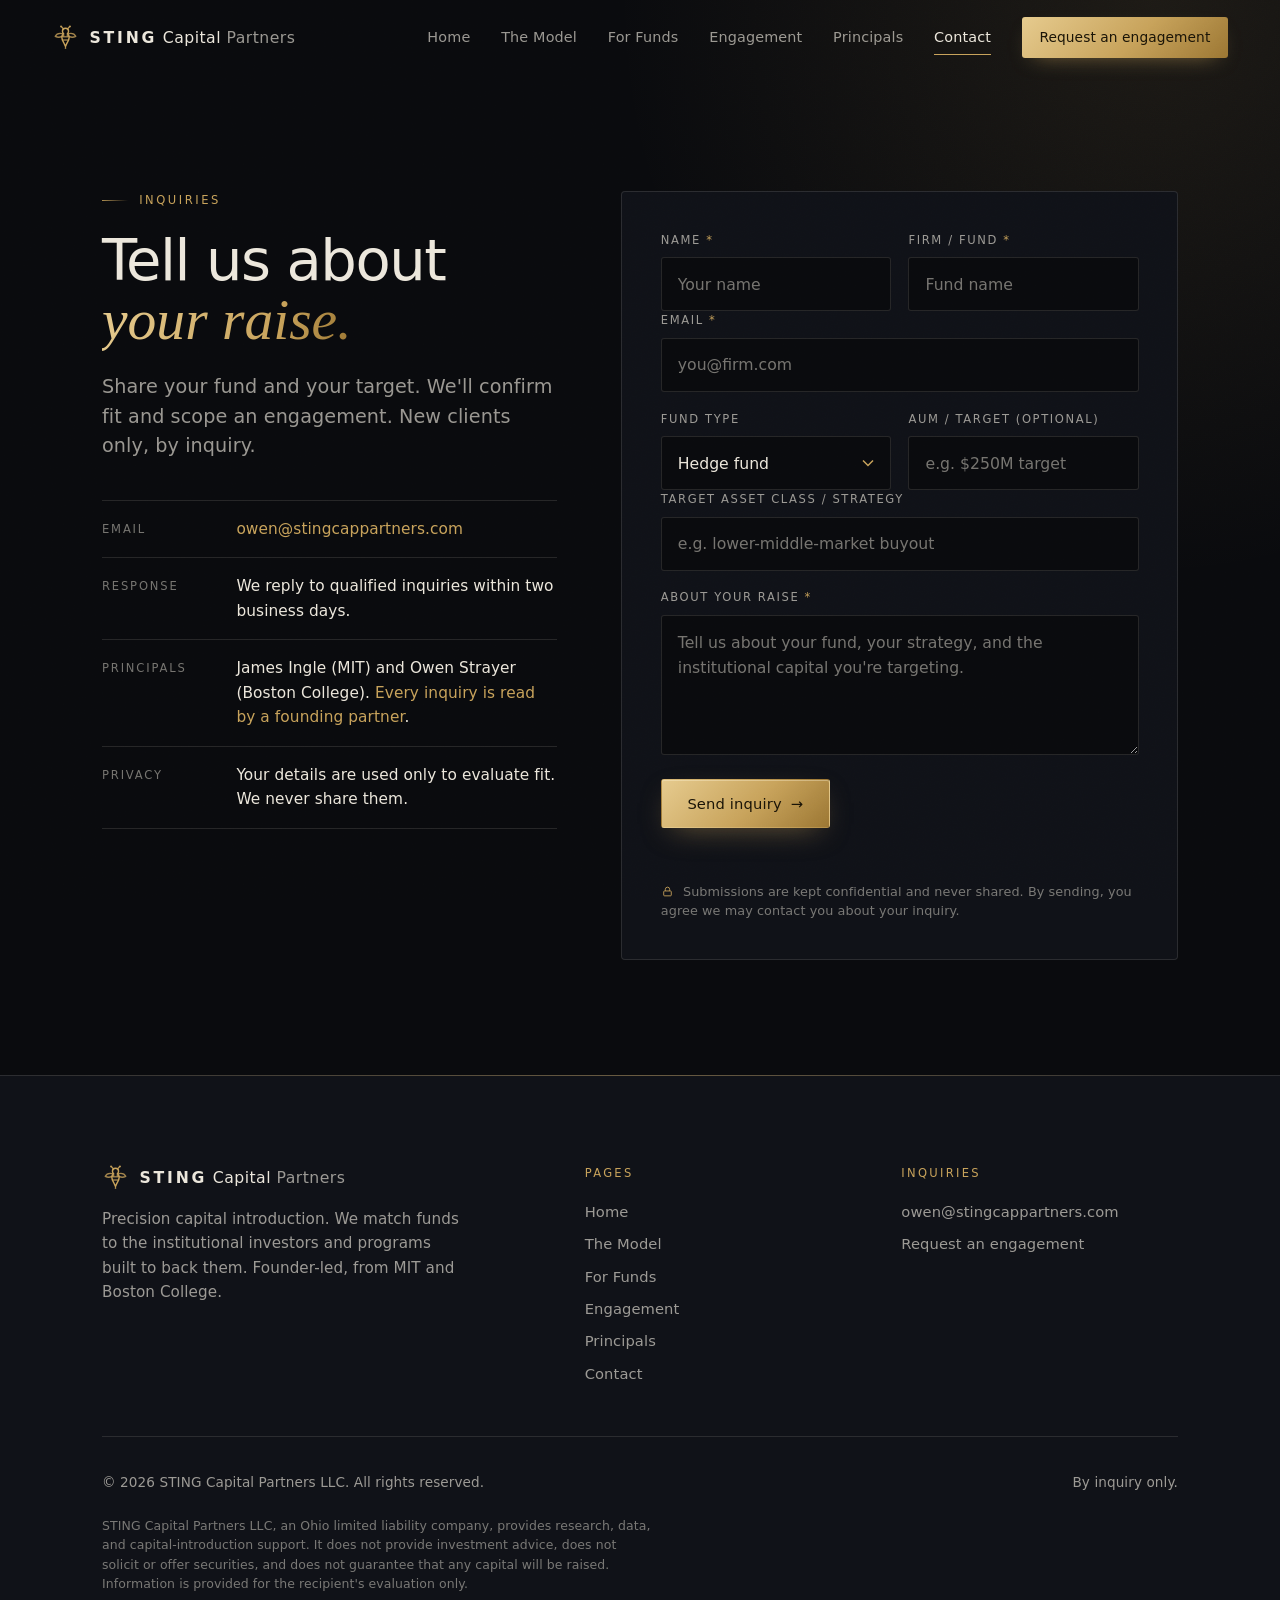
==== contact.html @ 2f973a99 "Initial commit: STING Capital Partners website" ====
<!DOCTYPE html>
<html lang="en">
<head>
<meta charset="UTF-8" />
<meta name="viewport" content="width=device-width, initial-scale=1.0" />
<title>Contact | STING Capital Partners</title>
<meta name="description" content="Tell us about your fund and your target raise. We'll confirm fit and scope an engagement. Submissions are confidential." />
<meta http-equiv="Content-Security-Policy" content="default-src 'self'; script-src 'self'; style-src 'self' 'unsafe-inline' https://fonts.googleapis.com; font-src https://fonts.gstatic.com; img-src 'self' data:; connect-src https://api.web3forms.com; form-action https://api.web3forms.com; base-uri 'none'; object-src 'none'; frame-ancestors 'none'" />
<meta name="referrer" content="strict-origin-when-cross-origin" />
<meta name="theme-color" content="#0a0b0e" />
<link rel="canonical" href="https://stingcapitalpartners.com/contact" />
<meta name="robots" content="index, follow, max-image-preview:large, max-snippet:-1" />
<meta property="og:type" content="website" />
<meta property="og:site_name" content="STING Capital Partners" />
<meta property="og:title" content="Contact — STING Capital Partners" />
<meta property="og:description" content="Tell us about your fund and your target raise. We'll confirm fit and scope an engagement. Submissions are confidential." />
<meta property="og:url" content="https://stingcapitalpartners.com/contact" />
<meta property="og:image" content="https://stingcapitalpartners.com/og-image.png" />
<meta property="og:image:width" content="1200" />
<meta property="og:image:height" content="630" />
<meta name="twitter:card" content="summary_large_image" />
<meta name="twitter:title" content="Contact — STING Capital Partners" />
<meta name="twitter:description" content="Tell us about your fund and your target raise. Every inquiry is read by a founding partner." />
<meta name="twitter:image" content="https://stingcapitalpartners.com/og-image.png" />
<link rel="icon" href="favicon.svg" type="image/svg+xml" />
<link rel="preconnect" href="https://fonts.googleapis.com" />
<link rel="preconnect" href="https://fonts.gstatic.com" crossorigin />
<link href="https://fonts.googleapis.com/css2?family=Newsreader:ital,opsz,wght@0,6..72,400..600;1,6..72,400..600&family=Space+Grotesk:wght@400;500;600&display=swap" rel="stylesheet" />
<link rel="stylesheet" href="styles.css" />
</head>
<body>

<!-- ================= NAV ================= -->
<header class="nav" id="nav">
  <a class="brand" href="index.html" aria-label="STING Capital Partners — home">
    <svg viewBox="0 0 32 32" fill="none" stroke="currentColor" stroke-width="1.7" stroke-linecap="round" stroke-linejoin="round" aria-hidden="true">
      <path d="M13.6 6.2 Q12.2 3.6 10.9 3" opacity="0.85"/>
      <path d="M18.4 6.2 Q19.8 3.6 21.1 3" opacity="0.85"/>
      <circle cx="10.7" cy="2.9" r="1" fill="currentColor" stroke="none"/>
      <circle cx="21.3" cy="2.9" r="1" fill="currentColor" stroke="none"/>
      <path d="M13.9 11.8 C9.2 10.4 5.2 11.8 3.9 14.6 C6.4 15.9 10.8 15.7 14 13.9" opacity="0.8"/>
      <path d="M18.1 11.8 C22.8 10.4 26.8 11.8 28.1 14.6 C25.6 15.9 21.2 15.7 18 13.9" opacity="0.8"/>
      <path d="M16 5.1 c2.4 0 3.6 1.8 3.6 3.5 c0 1.3 -0.7 2.2 -1.2 3 c1.2 1 1.9 2.5 1.9 4.2 c0 2.1 -0.8 3.9 -1.7 5.3 c-0.8 1.2 -1.6 3.1 -2.6 5.7 c-1 -2.6 -1.8 -4.5 -2.6 -5.7 c-0.9 -1.4 -1.7 -3.2 -1.7 -5.3 c0 -1.7 0.7 -3.2 1.9 -4.2 c-0.5 -0.8 -1.2 -1.7 -1.2 -3 c0 -1.7 1.2 -3.5 3.6 -3.5 z"/>
      <path d="M13.3 15.2 H18.7" opacity="0.7"/>
      <path d="M13.6 19 H18.4" opacity="0.7"/>
      <path d="M16 26.4 l1.1 2.2 -1.1 1.1 -1.1 -1.1 z" fill="currentColor" stroke="none" opacity="0.9"/>
    </svg>
    <b><span class="bm">STING</span> Capital <span class="sub">Partners</span></b>
  </a>
  <nav class="nav-links" id="navLinks" aria-label="Primary">
    <a data-page="index.html" href="index.html">Home</a>
    <a data-page="model.html" href="model.html">The Model</a>
    <a data-page="for-funds.html" href="for-funds.html">For Funds</a>
    <a data-page="engagement.html" href="engagement.html">Engagement</a>
    <a data-page="principals.html" href="principals.html">Principals</a>
    <a data-page="contact.html" href="contact.html">Contact</a>
    <a class="nav-cta" href="contact.html">Request an engagement</a>
  </nav>
  <button class="nav-toggle" id="navToggle" aria-label="Open menu" aria-expanded="false" aria-controls="navLinks">
    <span></span><span></span>
  </button>
</header>

<main>

<!-- ================= CONTACT ================= -->
<section class="contact-section">
  <div class="wrap">
    <div class="contact-grid">

      <div class="contact-info reveal">
        <p class="eyebrow">Inquiries</p>
        <h1>Tell us about <em class="it">your raise.</em></h1>
        <p class="lead">Share your fund and your target. We'll confirm fit and scope an engagement. New clients only, by inquiry.</p>
        <div class="info-list">
          <div class="info-row">
            <div class="k">Email</div>
            <!-- contact email -->
            <div class="v"><a href="mailto:owen@stingcappartners.com">owen@stingcappartners.com</a></div>
          </div>
          <div class="info-row">
            <div class="k">Response</div>
            <div class="v">We reply to qualified inquiries within two business days.</div>
          </div>
          <div class="info-row">
            <div class="k">Principals</div>
            <div class="v">James Ingle (MIT) and Owen Strayer (Boston College). <a href="principals.html">Every inquiry is read by a founding partner</a>.</div>
          </div>
          <div class="info-row">
            <div class="k">Privacy</div>
            <div class="v">Your details are used only to evaluate fit. We never share them.</div>
          </div>
        </div>
      </div>

      <div class="reveal d1">
        <form id="contactForm" class="form" novalidate>
          <!-- Web3Forms — replace the placeholder key to go live. Inquiries deliver to the email set in your Web3Forms account. -->
          <input type="hidden" name="access_key" value="7f0f4fa1-c07a-4fb1-91a2-f0a1167fa19e" />
          <input type="hidden" name="subject" value="New inquiry — STING Capital Partners" />
          <input type="hidden" name="from_name" value="STING Capital Partners website" />
          <!-- honeypot: hidden from humans, catches bots -->
          <input type="checkbox" name="botcheck" tabindex="-1" autocomplete="off" style="position:absolute;left:-9999px;" aria-hidden="true" />

          <div class="row2">
            <div class="field">
              <label for="name">Name <span class="req">*</span></label>
              <input class="input" id="name" name="name" type="text" autocomplete="name" placeholder="Your name" required />
            </div>
            <div class="field">
              <label for="firm">Firm / fund <span class="req">*</span></label>
              <input class="input" id="firm" name="firm" type="text" autocomplete="organization" placeholder="Fund name" required />
            </div>
          </div>

          <div class="field">
            <label for="email">Email <span class="req">*</span></label>
            <input class="input" id="email" name="email" type="email" autocomplete="email" placeholder="you@firm.com" required />
          </div>

          <div class="row2">
            <div class="field">
              <label for="ftype">Fund type</label>
              <select class="select" id="ftype" name="fund_type">
                <option>Hedge fund</option>
                <option>Private equity</option>
                <option>Venture capital</option>
                <option>Private credit</option>
                <option>Real assets</option>
                <option>Other</option>
              </select>
            </div>
            <div class="field">
              <label for="aum">AUM / target (optional)</label>
              <input class="input" id="aum" name="aum" type="text" placeholder="e.g. $250M target" />
            </div>
          </div>

          <div class="field">
            <label for="asset">Target asset class / strategy</label>
            <input class="input" id="asset" name="asset_class" type="text" placeholder="e.g. lower-middle-market buyout" />
          </div>

          <div class="field">
            <label for="message">About your raise <span class="req">*</span></label>
            <textarea class="textarea" id="message" name="message" placeholder="Tell us about your fund, your strategy, and the institutional capital you're targeting." required></textarea>
          </div>

          <button class="btn btn--solid" type="submit">Send inquiry <span class="ar">→</span></button>
          <p class="form-status" id="formStatus" role="status" aria-live="polite"></p>
          <p class="consent">
            <svg viewBox="0 0 24 24" fill="none" stroke="currentColor" stroke-width="1.6" aria-hidden="true"><rect x="5" y="11" width="14" height="9" rx="1.5"/><path d="M8 11V8a4 4 0 0 1 8 0v3"/></svg>
            Submissions are kept confidential and never shared. By sending, you agree we may contact you about your inquiry.
          </p>
        </form>
      </div>

    </div>
  </div>
</section>

</main>

<!-- ================= FOOTER ================= -->
<footer class="footer">
  <div class="wrap">
    <div class="footer-top">
      <div>
        <div class="brand">
          <svg viewBox="0 0 32 32" fill="none" stroke="currentColor" stroke-width="1.7" stroke-linecap="round" stroke-linejoin="round" aria-hidden="true">
            <path d="M13.6 6.2 Q12.2 3.6 10.9 3" opacity="0.85"/>
            <path d="M18.4 6.2 Q19.8 3.6 21.1 3" opacity="0.85"/>
            <circle cx="10.7" cy="2.9" r="1" fill="currentColor" stroke="none"/>
            <circle cx="21.3" cy="2.9" r="1" fill="currentColor" stroke="none"/>
            <path d="M13.9 11.8 C9.2 10.4 5.2 11.8 3.9 14.6 C6.4 15.9 10.8 15.7 14 13.9" opacity="0.8"/>
            <path d="M18.1 11.8 C22.8 10.4 26.8 11.8 28.1 14.6 C25.6 15.9 21.2 15.7 18 13.9" opacity="0.8"/>
            <path d="M16 5.1 c2.4 0 3.6 1.8 3.6 3.5 c0 1.3 -0.7 2.2 -1.2 3 c1.2 1 1.9 2.5 1.9 4.2 c0 2.1 -0.8 3.9 -1.7 5.3 c-0.8 1.2 -1.6 3.1 -2.6 5.7 c-1 -2.6 -1.8 -4.5 -2.6 -5.7 c-0.9 -1.4 -1.7 -3.2 -1.7 -5.3 c0 -1.7 0.7 -3.2 1.9 -4.2 c-0.5 -0.8 -1.2 -1.7 -1.2 -3 c0 -1.7 1.2 -3.5 3.6 -3.5 z"/>
            <path d="M13.3 15.2 H18.7" opacity="0.7"/>
            <path d="M13.6 19 H18.4" opacity="0.7"/>
            <path d="M16 26.4 l1.1 2.2 -1.1 1.1 -1.1 -1.1 z" fill="currentColor" stroke="none" opacity="0.9"/>
          </svg>
          <b><span class="bm">STING</span> Capital <span class="sub">Partners</span></b>
        </div>
        <p class="footer-blurb">Precision capital introduction. We match funds to the institutional investors and programs built to back them. Founder-led, from MIT and Boston College.</p>
      </div>
      <div class="footer-col">
        <h4>Pages</h4>
        <a href="index.html">Home</a>
        <a href="model.html">The Model</a>
        <a href="for-funds.html">For Funds</a>
        <a href="engagement.html">Engagement</a>
        <a href="principals.html">Principals</a>
        <a href="contact.html">Contact</a>
      </div>
      <div class="footer-col">
        <h4>Inquiries</h4>
        <!-- contact email -->
        <a href="mailto:owen@stingcappartners.com">owen@stingcappartners.com</a>
        <a href="contact.html">Request an engagement</a>
      </div>
    </div>
    <div class="footer-bot">
      <span class="copy">© <span id="year">2026</span> STING Capital Partners LLC. All rights reserved.</span>
      <span class="copy">By inquiry only.</span>
    </div>
    <p class="disclaimer">STING Capital Partners LLC, an Ohio limited liability company, provides research, data, and capital-introduction support. It does not provide investment advice, does not solicit or offer securities, and does not guarantee that any capital will be raised. Information is provided for the recipient's evaluation only.</p>
  </div>
</footer>

<script src="main.js"></script>
</body>
</html>
---- styles.css ----
/* =========================================================================
   STING Capital Partners — shared design system
   Dark, restrained, institutional. Amber-gold rationed to accents only.
   Facelift: layered depth, gold gradients, fine grain, quiet motion.
   ========================================================================= */

:root {
  /* palette */
  --ink:        #0a0b0e;
  --ink-2:      #101218;
  --ink-3:      #161922;
  --ink-4:      #1c2029;
  --bone:       #ece7dc;
  --bone-dim:   rgba(236, 231, 220, 0.64);
  --bone-faint: rgba(236, 231, 220, 0.48);
  --amber:      #c8a35b;
  --amber-lit:  #e6cb8e;
  --amber-deep: #9c7733;
  --line:       rgba(236, 231, 220, 0.12);
  --line-2:     rgba(236, 231, 220, 0.20);
  --gold-grad:  linear-gradient(135deg, var(--amber-lit), var(--amber) 55%, var(--amber-deep));

  /* type */
  --sans: "Space Grotesk", system-ui, -apple-system, Segoe UI, sans-serif;
  --serif: "Newsreader", Georgia, "Times New Roman", serif;

  /* metrics */
  --wrap: 1180px;
  --nav-h: 76px;
  --ease: cubic-bezier(0.22, 0.61, 0.36, 1);
}

* { box-sizing: border-box; }

html { -webkit-text-size-adjust: 100%; scroll-behavior: smooth; }

body {
  margin: 0;
  background: var(--ink);
  color: var(--bone);
  font-family: var(--sans);
  font-weight: 400;
  font-size: 17px;
  line-height: 1.6;
  letter-spacing: 0.005em;
  -webkit-font-smoothing: antialiased;
  text-rendering: optimizeLegibility;
  overflow-x: hidden;
}

/* fine film grain over the whole page — adds depth without noise in text */
body::after {
  content: "";
  position: fixed;
  inset: 0;
  z-index: 200;
  pointer-events: none;
  opacity: 0.04;
  mix-blend-mode: soft-light;
  background-image: url("data:image/svg+xml,%3Csvg xmlns='http://www.w3.org/2000/svg' width='180' height='180'%3E%3Cfilter id='n'%3E%3CfeTurbulence type='fractalNoise' baseFrequency='0.82' numOctaves='2' stitchTiles='stitch'/%3E%3C/filter%3E%3Crect width='100%25' height='100%25' filter='url(%23n)'/%3E%3C/svg%3E");
}

::selection { background: rgba(200, 163, 91, 0.28); color: var(--bone); }

/* ---- type ---- */
h1, h2, h3 {
  font-family: var(--sans);
  font-weight: 500;
  line-height: 1.05;
  letter-spacing: -0.02em;
  margin: 0;
  text-wrap: balance;
}
h2 { font-size: clamp(1.9rem, 3.6vw, 3rem); }
h3 { font-size: 1.15rem; letter-spacing: -0.01em; }
p  { margin: 0; }

em.it, .serif {
  font-family: var(--serif);
  font-style: italic;
  font-weight: 400;
  color: var(--amber);
  letter-spacing: 0;
}
/* gold-gradient ink on the editorial accent words */
em.it {
  background: linear-gradient(100deg, var(--amber-lit), var(--amber) 70%, var(--amber-deep));
  -webkit-background-clip: text;
  background-clip: text;
  -webkit-text-fill-color: transparent;
  color: transparent;
}

a { color: inherit; text-decoration: none; }

.eyebrow {
  font-size: 0.72rem;
  font-weight: 500;
  letter-spacing: 0.22em;
  text-transform: uppercase;
  color: var(--amber);
  margin: 0 0 1.4rem;
  display: flex;
  align-items: center;
  gap: 0.7rem;
}
.eyebrow::before {
  content: "";
  width: 26px;
  height: 1px;
  background: linear-gradient(90deg, var(--amber), transparent);
  opacity: 0.85;
}
.eyebrow.has-dot::before { display: none; }

.lead {
  color: var(--bone-dim);
  font-size: clamp(1.05rem, 1.5vw, 1.28rem);
  line-height: 1.55;
  max-width: 50ch;
}

/* ---- layout ---- */
.wrap {
  width: 100%;
  max-width: var(--wrap);
  margin-inline: auto;
  padding-inline: clamp(20px, 5vw, 52px);
}

.section {
  position: relative;
  padding-block: clamp(72px, 11vw, 144px);
  border-top: 1px solid var(--line);
}
.section--ink2 { background: var(--ink-2); }
.section--flush { border-top: 0; }
/* hairline gold tick centered on every section seam */
.section::before {
  content: "";
  position: absolute;
  top: -1px;
  left: 0;
  width: 64px;
  height: 1px;
  background: linear-gradient(90deg, var(--amber), transparent);
  opacity: 0.5;
}

.measure { max-width: 62ch; }

/* ---- buttons ---- */
.btn {
  position: relative;
  display: inline-flex;
  align-items: center;
  gap: 0.6em;
  font-family: var(--sans);
  font-size: 0.92rem;
  font-weight: 500;
  letter-spacing: 0.01em;
  padding: 0.95rem 1.6rem;
  border-radius: 3px;
  border: 1px solid transparent;
  cursor: pointer;
  overflow: hidden;
  transition: background 0.25s var(--ease), color 0.25s var(--ease),
              border-color 0.25s var(--ease), transform 0.25s var(--ease),
              box-shadow 0.25s var(--ease);
}
.btn .ar { transition: transform 0.25s var(--ease); position: relative; z-index: 1; }
.btn:hover .ar { transform: translateX(4px); }

.btn--solid {
  background: var(--gold-grad);
  color: #1a1407;
  border-color: transparent;
  box-shadow: 0 1px 0 rgba(255, 245, 220, 0.35) inset,
              0 10px 30px -12px rgba(200, 163, 91, 0.55);
}
.btn--solid > * { position: relative; z-index: 1; }
.btn--solid::after {
  content: "";
  position: absolute;
  inset: 0;
  background: linear-gradient(120deg, transparent 25%, rgba(255, 255, 255, 0.5) 50%, transparent 75%);
  transform: translateX(-130%);
  transition: transform 0.7s var(--ease);
}
.btn--solid:hover {
  transform: translateY(-1px);
  box-shadow: 0 1px 0 rgba(255, 245, 220, 0.45) inset,
              0 16px 38px -14px rgba(200, 163, 91, 0.7);
}
.btn--solid:hover::after { transform: translateX(130%); }

.btn--ghost { background: transparent; color: var(--bone); border-color: var(--line-2); }
.btn--ghost:hover { border-color: var(--amber); color: var(--amber-lit); }

/* ---- nav ---- */
.nav {
  position: fixed;
  inset: 0 0 auto 0;
  z-index: 50;
  height: var(--nav-h);
  display: flex;
  align-items: center;
  justify-content: space-between;
  padding-inline: clamp(20px, 5vw, 52px);
  transition: background 0.4s var(--ease), border-color 0.4s var(--ease),
              backdrop-filter 0.4s var(--ease);
  border-bottom: 1px solid transparent;
}
.nav.solid {
  background: rgba(10, 11, 14, 0.78);
  backdrop-filter: blur(16px) saturate(125%);
  -webkit-backdrop-filter: blur(16px) saturate(125%);
  border-bottom-color: var(--line);
}
/* thin gold gradient hairline under the solid nav */
.nav.solid::after {
  content: "";
  position: absolute;
  left: 0;
  right: 0;
  bottom: -1px;
  height: 1px;
  background: linear-gradient(90deg, transparent, rgba(200, 163, 91, 0.55), transparent);
}

.brand { display: inline-flex; align-items: center; gap: 0.65rem; }
.brand svg { width: 27px; height: 27px; color: var(--amber); flex: none; transition: transform 0.4s var(--ease); }
.brand:hover svg { transform: rotate(-8deg); }
.brand b {
  font-weight: 500;
  font-size: 0.98rem;
  letter-spacing: 0.03em;
  white-space: nowrap;
}
.brand .bm { font-weight: 600; letter-spacing: 0.18em; color: var(--bone); }
.brand .sub { color: var(--bone-dim); }

.nav-links { display: flex; align-items: center; gap: clamp(1rem, 2.4vw, 2.1rem); }
.nav-links a[data-page] {
  position: relative;
  font-size: 0.9rem;
  color: var(--bone-dim);
  letter-spacing: 0.01em;
  transition: color 0.2s var(--ease);
}
.nav-links a[data-page]:hover { color: var(--bone); }
.nav-links a[data-page]::after {
  content: "";
  position: absolute;
  left: 0;
  right: 100%;
  bottom: -6px;
  height: 1px;
  background: var(--amber);
  transition: right 0.28s var(--ease);
}
.nav-links a[data-page]:hover::after { right: 0; }
.nav-links a[aria-current="page"] { color: var(--bone); }
.nav-links a[aria-current="page"]::after { right: 0; }
.nav-cta {
  font-size: 0.86rem;
  font-weight: 500;
  color: #1a1407 !important;
  background: var(--gold-grad);
  padding: 0.58rem 1.1rem;
  border-radius: 3px;
  box-shadow: 0 8px 22px -12px rgba(200, 163, 91, 0.7);
  transition: transform 0.2s var(--ease), box-shadow 0.2s var(--ease);
}
.nav-cta::after { display: none; }
.nav-cta:hover { transform: translateY(-1px); box-shadow: 0 12px 26px -12px rgba(200, 163, 91, 0.85); }

.nav-toggle {
  display: none;
  flex-direction: column;
  gap: 5px;
  width: 42px;
  height: 42px;
  align-items: center;
  justify-content: center;
  background: none;
  border: 1px solid var(--line-2);
  border-radius: 3px;
  cursor: pointer;
}
.nav-toggle span { width: 18px; height: 1.5px; background: var(--bone); transition: 0.25s var(--ease); }

/* ---- hero ---- */
.hero {
  position: relative;
  min-height: 100vh;
  min-height: 100dvh;
  display: flex;
  align-items: center;
  overflow: hidden;
  padding-top: calc(var(--nav-h) + clamp(20px, 4vw, 56px));
  padding-bottom: clamp(48px, 7vw, 96px);
  border-bottom: 1px solid var(--line);
}
.hero-glow {
  position: absolute;
  inset: 0;
  background:
    radial-gradient(120% 95% at 80% 36%, rgba(200, 163, 91, 0.16), transparent 58%),
    radial-gradient(80% 60% at 10% 6%, rgba(236, 231, 220, 0.05), transparent 55%),
    radial-gradient(140% 120% at 50% 120%, rgba(0, 0, 0, 0.6), transparent 60%);
  z-index: 0;
  pointer-events: none;
}
/* faint grid wash, very low contrast, anchors the negative space */
.hero::before {
  content: "";
  position: absolute;
  inset: 0;
  z-index: 0;
  pointer-events: none;
  opacity: 0.5;
  background-image:
    linear-gradient(to right, rgba(236, 231, 220, 0.035) 1px, transparent 1px),
    linear-gradient(to bottom, rgba(236, 231, 220, 0.035) 1px, transparent 1px);
  background-size: 64px 64px;
  -webkit-mask-image: radial-gradient(120% 90% at 70% 40%, #000 30%, transparent 75%);
  mask-image: radial-gradient(120% 90% at 70% 40%, #000 30%, transparent 75%);
}
.hero-hornet {
  position: absolute;
  right: clamp(-160px, -8vw, -40px);
  top: 50%;
  transform: translateY(-56%);
  width: min(70vw, 820px);
  height: auto;
  opacity: 0.1;
  overflow: visible;
  z-index: 1;
  pointer-events: none;
  filter: drop-shadow(0 0 36px rgba(200, 163, 91, 0.12));
  animation: hornet-drift 16s ease-in-out infinite;
}
@keyframes hornet-drift {
  0%, 100% { transform: translateY(-56%) translateX(0) rotate(0deg); }
  50%      { transform: translateY(-58.5%) translateX(-8px) rotate(-1.4deg); }
}
.hornet-wing { transform-box: fill-box; transform-origin: 60% 60%; animation: wing-flutter 5.5s ease-in-out infinite; }
@keyframes wing-flutter {
  0%, 100% { transform: rotate(0deg); }
  50%      { transform: rotate(-2.4deg); }
}
.hero-inner { position: relative; z-index: 2; max-width: none; }
.hero-title {
  font-size: clamp(2.7rem, 7.4vw, 5.6rem);
  line-height: 1.0;
  letter-spacing: -0.025em;
  font-weight: 500;
}
.hero .eyebrow {
  font-size: 0.86rem;
  letter-spacing: 0.24em;
  margin-bottom: 1.7rem;
}
.hero .eyebrow .dot { width: 8px; height: 8px; }
.hero-brand {
  position: relative;
  z-index: 0;
  margin: 0;
  line-height: 1.04;
  letter-spacing: -0.01em;
  text-wrap: balance;
}
.hero-brand::before {
  content: "";
  position: absolute;
  z-index: -1;
  left: -4%;
  top: 50%;
  width: min(560px, 66%);
  height: 240%;
  transform: translateY(-50%);
  background: radial-gradient(closest-side, rgba(200, 163, 91, 0.22), transparent 72%);
  pointer-events: none;
}
.hb-mark {
  font-weight: 600;
  font-size: clamp(3rem, 8.5vw, 8rem);
  letter-spacing: 0.04em;
  color: var(--amber-lit);
}
@supports ((-webkit-background-clip: text) or (background-clip: text)) {
  .hb-mark {
    background: linear-gradient(118deg, var(--amber-lit), var(--amber) 52%, var(--amber-deep));
    -webkit-background-clip: text;
    background-clip: text;
    -webkit-text-fill-color: transparent;
    color: transparent;
  }
}
.hb-sub {
  font-size: clamp(1.25rem, 2.4vw, 2rem);
  font-weight: 500;
  letter-spacing: 0.14em;
  text-transform: uppercase;
  color: var(--bone-dim);
  margin-left: 0.35em;
  white-space: nowrap;
}
.hero .lead { margin-top: 1.9rem; max-width: 46ch; }
.hero-actions { display: flex; gap: 14px; flex-wrap: wrap; margin-top: 2.6rem; align-items: center; }

/* live "by inquiry" indicator inside the eyebrow */
.eyebrow .dot {
  width: 7px;
  height: 7px;
  border-radius: 50%;
  background: var(--amber-lit);
  box-shadow: 0 0 0 0 rgba(230, 203, 142, 0.6);
  animation: pulse 2.6s ease-out infinite;
}
.eyebrow .dot + span { letter-spacing: 0.22em; }
@keyframes pulse {
  0%   { box-shadow: 0 0 0 0 rgba(230, 203, 142, 0.55); }
  70%  { box-shadow: 0 0 0 7px rgba(230, 203, 142, 0); }
  100% { box-shadow: 0 0 0 0 rgba(230, 203, 142, 0); }
}

.scrollcue {
  position: absolute;
  left: clamp(20px, 5vw, 52px);
  bottom: 26px;
  z-index: 2;
  font-size: 0.72rem;
  letter-spacing: 0.2em;
  text-transform: uppercase;
  color: var(--bone-faint);
  display: flex;
  align-items: center;
  gap: 0.6rem;
}
.scrollcue span {
  width: 40px;
  height: 1px;
  background: linear-gradient(90deg, var(--bone-faint), transparent);
  overflow: hidden;
  position: relative;
}
.scrollcue span::after {
  content: "";
  position: absolute;
  inset: 0;
  width: 14px;
  background: var(--amber);
  animation: cue 2.4s var(--ease) infinite;
}
@keyframes cue {
  0% { transform: translateX(-16px); opacity: 0; }
  40% { opacity: 1; }
  100% { transform: translateX(40px); opacity: 0; }
}

@media (max-width: 680px) {
  .hero-hornet { width: 130vw; right: -34vw; opacity: 0.07; }
}

/* ---- assurances strip ---- */
.assure {
  border-top: 1px solid var(--line);
  border-bottom: 1px solid var(--line);
  background: var(--ink-2);
}
.assure-row {
  display: flex;
  flex-wrap: wrap;
  gap: clamp(1.2rem, 4vw, 3rem);
  padding-block: clamp(1.4rem, 2.6vw, 2rem);
  justify-content: space-between;
}
.assure-item {
  display: flex;
  align-items: center;
  gap: 0.85rem;
  flex: 1 1 220px;
}
.assure-item svg { width: 22px; height: 22px; color: var(--amber); flex: none; }
.assure-item b { display: block; font-weight: 500; font-size: 0.98rem; letter-spacing: -0.01em; }
.assure-item span { color: var(--bone-dim); font-size: 0.82rem; }

/* ---- section heads ---- */
.sec-head { max-width: 64ch; margin-bottom: clamp(2.4rem, 5vw, 4rem); }
.sec-head h2 { margin-bottom: 0; }
.sec-head .lead { margin-top: 1.3rem; }
.sec-head--row {
  max-width: none;
  display: flex;
  justify-content: space-between;
  align-items: flex-end;
  gap: 1.5rem;
  flex-wrap: wrap;
}
.sec-head--row > div { max-width: 40ch; }
.txt-link {
  display: inline-flex;
  align-items: center;
  gap: 0.4rem;
  font-size: 0.9rem;
  color: var(--amber);
  border-bottom: 1px solid var(--line-2);
  padding-bottom: 3px;
  white-space: nowrap;
  transition: border-color 0.2s var(--ease), gap 0.2s var(--ease), color 0.2s var(--ease);
}
.txt-link:hover { border-color: var(--amber); gap: 0.7rem; color: var(--amber-lit); }

/* ---- statistic band ---- */
.stat-band { position: relative; overflow: hidden; }
.stat-row {
  display: grid;
  grid-template-columns: auto 1fr;
  align-items: center;
  gap: clamp(1.5rem, 5vw, 5rem);
}
.stat-num {
  position: relative;
  font-family: var(--serif);
  font-weight: 400;
  font-size: clamp(5.5rem, 19vw, 14rem);
  line-height: 0.8;
  letter-spacing: -0.02em;
  background: linear-gradient(180deg, var(--amber-lit), var(--amber) 52%, var(--amber-deep));
  -webkit-background-clip: text;
  background-clip: text;
  -webkit-text-fill-color: transparent;
  color: transparent;
  filter: drop-shadow(0 14px 40px rgba(200, 163, 91, 0.18));
}
.stat-num span { font-size: 0.42em; vertical-align: baseline; }
.stat-copy {
  color: var(--bone-dim);
  font-size: clamp(1.05rem, 1.6vw, 1.32rem);
  line-height: 1.5;
  max-width: 46ch;
}
.stat-copy b { color: var(--bone); font-weight: 500; }

/* ---- who we serve grid ---- */
.serve-grid {
  display: flex;
  flex-wrap: wrap;
  border-top: 1px solid var(--line);
  border-left: 1px solid var(--line);
}
.serve {
  position: relative;
  flex: 1 1 220px;
  padding: clamp(1.6rem, 2.4vw, 2.3rem);
  border-right: 1px solid var(--line);
  border-bottom: 1px solid var(--line);
  transition: background 0.3s var(--ease);
}
.serve::before {
  content: "";
  position: absolute;
  top: 0;
  left: 0;
  width: 0;
  height: 2px;
  background: var(--gold-grad);
  transition: width 0.35s var(--ease);
}
.serve:hover { background: var(--ink-3); }
.serve:hover::before { width: 100%; }
.serve h3 { font-size: 1.05rem; margin-bottom: 0.5rem; }
.serve p { color: var(--bone-dim); font-size: 0.9rem; line-height: 1.5; }
.serve .tick { display: block; width: 18px; height: 1px; background: var(--amber); margin-bottom: 1.3rem; opacity: 0.8; transition: width 0.35s var(--ease); }
.serve:hover .tick { width: 34px; }

/* ---- process steps (a genuine sequence) ---- */
.steps {
  display: grid;
  grid-template-columns: repeat(3, 1fr);
  gap: 1px;
  background: var(--line);
  border: 1px solid var(--line);
}
.step { position: relative; background: var(--ink); padding: clamp(1.8rem, 2.6vw, 2.6rem); transition: background 0.3s var(--ease); }
.section--ink2 .step { background: var(--ink-2); }
.step:hover, .section--ink2 .step:hover { background: var(--ink-3); }
.step .num {
  font-family: var(--serif);
  font-size: 2.6rem;
  line-height: 1;
  background: var(--gold-grad);
  -webkit-background-clip: text;
  background-clip: text;
  -webkit-text-fill-color: transparent;
  color: transparent;
  display: block;
  margin-bottom: 1.1rem;
}
.step h3 { font-size: 1.12rem; margin-bottom: 0.6rem; }
.step p { color: var(--bone-dim); font-size: 0.92rem; line-height: 1.55; }

/* ---- closing CTA ---- */
.cta-band { position: relative; text-align: center; overflow: hidden; }
.cta-band::before {
  content: "";
  position: absolute;
  inset: 0;
  background: radial-gradient(60% 80% at 50% 0%, rgba(200, 163, 91, 0.1), transparent 70%);
  pointer-events: none;
}
.cta-band > * { position: relative; }
.cta-band h2 { max-width: 18ch; margin-inline: auto; }
.cta-band .lead { margin: 1.4rem auto 2.4rem; text-align: center; }
.cta-band .btn { margin-inline: auto; }

@media (max-width: 760px) {
  .stat-row { grid-template-columns: 1fr; gap: 1.5rem; }
  .steps { grid-template-columns: 1fr; }
}

/* ===================== inner-page components ===================== */

/* page header (clears the fixed nav) */
.page-head {
  position: relative;
  padding-top: calc(var(--nav-h) + clamp(52px, 9vw, 128px));
  padding-bottom: clamp(40px, 6vw, 76px);
  border-bottom: 1px solid var(--line);
  overflow: hidden;
}
.page-head::before {
  content: "";
  position: absolute;
  inset: 0;
  pointer-events: none;
  background: radial-gradient(80% 120% at 88% 0%, rgba(200, 163, 91, 0.12), transparent 60%);
}
.page-head > .wrap { position: relative; }
.page-head h1 {
  font-size: clamp(2.4rem, 6vw, 4.5rem);
  line-height: 1.0;
  letter-spacing: -0.025em;
  max-width: 18ch;
}
.page-head .lead { margin-top: 1.6rem; }

/* editorial two-column split */
.split {
  display: grid;
  grid-template-columns: 0.85fr 1.3fr;
  gap: clamp(1.8rem, 5vw, 5rem);
  align-items: start;
}
.split > h2 { letter-spacing: -0.02em; }
.split-body p { color: var(--bone-dim); font-size: 1.08rem; line-height: 1.6; max-width: 58ch; }
.split-body p + p { margin-top: 1.1rem; }
.split-body strong, .split-body b { color: var(--bone); font-weight: 500; }

/* vertical numbered process flow */
.flow { border-top: 1px solid var(--line); }
.flow-step {
  display: grid;
  grid-template-columns: 3.5rem 13rem 1fr;
  gap: clamp(1rem, 3vw, 2.5rem);
  padding: clamp(1.5rem, 3vw, 2.3rem) clamp(0.6rem, 1.5vw, 1.2rem);
  border-bottom: 1px solid var(--line);
  align-items: baseline;
  transition: background 0.3s var(--ease);
}
.flow-step:hover { background: var(--ink-2); }
.flow-step .n { font-family: var(--serif); font-size: 1.7rem; color: var(--amber); line-height: 1; }
.flow-step h3 { font-size: 1.18rem; }
.flow-step p { color: var(--bone-dim); font-size: 0.98rem; line-height: 1.55; max-width: 60ch; }

/* match-mode cards */
.modes { display: grid; grid-template-columns: 1fr 1fr; gap: clamp(1rem, 2vw, 1.5rem); }
.mode {
  position: relative;
  border: 1px solid var(--line);
  padding: clamp(1.8rem, 3vw, 2.8rem);
  background: var(--ink-2);
  overflow: hidden;
  transition: border-color 0.25s var(--ease), transform 0.25s var(--ease), background 0.25s var(--ease);
}
.mode::before {
  content: "";
  position: absolute;
  inset: 0;
  background: radial-gradient(70% 90% at 100% 0%, rgba(200, 163, 91, 0.1), transparent 60%);
  opacity: 0;
  transition: opacity 0.3s var(--ease);
}
.mode:hover { border-color: var(--line-2); transform: translateY(-3px); background: var(--ink-3); }
.mode:hover::before { opacity: 1; }
.mode > * { position: relative; }
.mode .k { font-size: 0.72rem; letter-spacing: 0.2em; text-transform: uppercase; color: var(--amber); }
.mode h3 { font-size: clamp(1.3rem, 2.2vw, 1.7rem); margin: 0.9rem 0 0.8rem; }
.mode p { color: var(--bone-dim); line-height: 1.6; }

/* fit list */
.fit { list-style: none; padding: 0; margin: 0; border-top: 1px solid var(--line); }
.fit li {
  display: flex;
  gap: 1rem;
  padding: 1.05rem 0;
  border-bottom: 1px solid var(--line);
  color: var(--bone);
  align-items: baseline;
  transition: padding-left 0.25s var(--ease);
}
.fit li:hover { padding-left: 0.6rem; }
.fit li::before { content: ""; flex: none; width: 14px; height: 1px; background: var(--amber); transform: translateY(-0.5em); transition: width 0.25s var(--ease); }
.fit li:hover::before { width: 26px; }

/* engagement timeline */
.timeline { display: grid; grid-template-columns: repeat(4, 1fr); gap: 1px; border: 1px solid var(--line); background: var(--line); }
.phase { position: relative; background: var(--ink); padding: clamp(1.6rem, 2.4vw, 2.2rem); transition: background 0.3s var(--ease); }
.section--ink2 .phase { background: var(--ink-2); }
.phase:hover, .section--ink2 .phase:hover { background: var(--ink-3); }
.phase .n { font-family: var(--serif); font-size: 1.5rem; color: var(--amber); display: block; margin-bottom: 0.9rem; }
.phase h3 { font-size: 1.05rem; margin-bottom: 0.5rem; }
.phase p { color: var(--bone-dim); font-size: 0.9rem; line-height: 1.5; }

/* understated fee line */
.fee-line {
  border-left: 2px solid var(--amber);
  padding-left: 1.1rem;
  margin-top: 2.4rem;
  color: var(--bone-dim);
  font-size: 0.98rem;
  max-width: 52ch;
}

/* ===================== principals ===================== */
.principals-grid {
  display: grid;
  grid-template-columns: 1fr 1fr;
  gap: clamp(1rem, 2vw, 1.5rem);
}
.principal {
  position: relative;
  border: 1px solid var(--line);
  background: var(--ink-2);
  padding: clamp(1.8rem, 3vw, 2.6rem);
  overflow: hidden;
  transition: border-color 0.25s var(--ease), background 0.25s var(--ease);
}
.principal::before {
  content: "";
  position: absolute;
  inset: 0;
  background: radial-gradient(70% 90% at 100% 0%, rgba(200, 163, 91, 0.08), transparent 60%);
  opacity: 0;
  transition: opacity 0.3s var(--ease);
}
.principal:hover { border-color: var(--line-2); background: var(--ink-3); }
.principal:hover::before { opacity: 1; }
.principal > * { position: relative; }
.portrait {
  position: relative;
  width: clamp(128px, 16vw, 168px);
  margin-bottom: 1.6rem;
}
.portrait img {
  display: block;
  width: 100%;
  aspect-ratio: 1;
  object-fit: cover;
  filter: grayscale(1) sepia(0.22) hue-rotate(-8deg) saturate(1.05) contrast(1.02) brightness(0.98);
  transition: filter 0.45s var(--ease);
}
.principal:hover .portrait img { filter: none; }
.portrait::after {
  content: "";
  position: absolute;
  inset: 0;
  border: 1px solid rgba(200, 163, 91, 0.45);
  transform: translate(9px, 9px);
  pointer-events: none;
  transition: transform 0.3s var(--ease);
}
.principal:hover .portrait::after { transform: translate(5px, 5px); }
.principal h3 { font-size: clamp(1.35rem, 2.2vw, 1.7rem); margin-bottom: 0.35rem; }
.principal .role { color: var(--bone-dim); font-size: 0.95rem; }
.principal .school {
  display: flex;
  align-items: center;
  gap: 0.6rem;
  margin-top: 0.9rem;
  font-size: 0.72rem;
  font-weight: 500;
  letter-spacing: 0.18em;
  text-transform: uppercase;
  color: var(--amber);
}
.principal .school::before { content: ""; width: 18px; height: 1px; background: var(--amber); opacity: 0.7; }
.principal .bio { margin-top: 1.2rem; color: var(--bone-dim); font-size: 0.97rem; line-height: 1.6; }
.principal .plink {
  display: inline-flex;
  align-items: center;
  gap: 0.5rem;
  margin-top: 1.4rem;
  font-size: 0.85rem;
  color: var(--amber);
  border-bottom: 1px solid var(--line-2);
  padding-bottom: 3px;
  transition: border-color 0.2s var(--ease), color 0.2s var(--ease);
}
.principal .plink:hover { border-color: var(--amber); color: var(--amber-lit); }
.principal .plink svg { width: 14px; height: 14px; flex: none; }

/* compact principals band (home page) */
.pband-row {
  display: flex;
  align-items: center;
  justify-content: space-between;
  gap: clamp(1.4rem, 4vw, 3rem);
  flex-wrap: wrap;
}
.pband-people { display: flex; align-items: center; gap: 1.1rem; }
.pband-faces { display: flex; }
.pband-faces img {
  width: 58px;
  height: 58px;
  border-radius: 50%;
  object-fit: cover;
  border: 2px solid var(--ink);
  filter: grayscale(1) sepia(0.22) hue-rotate(-8deg) saturate(1.05);
}
.pband-faces img + img { margin-left: -14px; }
.pband-copy b { display: block; font-weight: 500; letter-spacing: -0.01em; }
.pband-copy span { color: var(--bone-dim); font-size: 0.88rem; }

@media (max-width: 760px) {
  .principals-grid { grid-template-columns: 1fr; }
}

@media (max-width: 800px) {
  .split { grid-template-columns: 1fr; }
  .modes { grid-template-columns: 1fr; }
  .flow-step { grid-template-columns: 2.5rem 1fr; }
  .flow-step h3 { grid-column: 2; }
  .flow-step p { grid-column: 2; margin-top: 0.4rem; }
  .timeline { grid-template-columns: 1fr 1fr; }
}
@media (max-width: 480px) {
  .timeline { grid-template-columns: 1fr; }
}

/* ===================== contact + form ===================== */
.contact-section {
  position: relative;
  padding-top: calc(var(--nav-h) + clamp(52px, 9vw, 120px));
  padding-bottom: clamp(64px, 9vw, 128px);
  overflow: hidden;
}
.contact-section::before {
  content: "";
  position: absolute;
  inset: 0;
  pointer-events: none;
  background: radial-gradient(70% 90% at 90% 0%, rgba(200, 163, 91, 0.1), transparent 60%);
}
.contact-section > .wrap { position: relative; }
.contact-grid {
  display: grid;
  grid-template-columns: 0.9fr 1.1fr;
  gap: clamp(2.2rem, 5vw, 5rem);
  align-items: start;
}
.contact-info h1 {
  font-size: clamp(2.2rem, 5vw, 3.6rem);
  line-height: 1.02;
  letter-spacing: -0.025em;
  margin: 0.5rem 0 0;
  max-width: 14ch;
}
.contact-info .lead { margin-top: 1.4rem; max-width: 40ch; }
.info-list { margin-top: 2.4rem; border-top: 1px solid var(--line); }
.info-row { display: flex; gap: 1.4rem; padding: 1rem 0; border-bottom: 1px solid var(--line); }
.info-row .k {
  flex: none; width: 7rem;
  color: var(--bone-faint);
  font-size: 0.72rem; letter-spacing: 0.16em; text-transform: uppercase;
  padding-top: 0.2rem;
}
.info-row .v { color: var(--bone); font-size: 0.96rem; }
.info-row .v a { color: var(--amber); }
.info-row .v a:hover { color: var(--amber-lit); }

.form {
  margin: 0;
  background: var(--ink-2);
  border: 1px solid var(--line);
  border-radius: 4px;
  padding: clamp(1.5rem, 3vw, 2.4rem);
}
.field { display: flex; flex-direction: column; gap: 0.5rem; margin-bottom: 1.1rem; }
.field label { font-size: 0.72rem; letter-spacing: 0.14em; text-transform: uppercase; color: var(--bone-dim); }
.req { color: var(--amber); }
.row2 { display: grid; grid-template-columns: 1fr 1fr; gap: 1.1rem; }
.row2 .field { margin-bottom: 0; }
.input, .select, .textarea {
  width: 100%;
  background: var(--ink);
  border: 1px solid var(--line);
  color: var(--bone);
  font: inherit;
  font-size: 0.98rem;
  padding: 0.85rem 1rem;
  border-radius: 3px;
  transition: border-color 0.2s var(--ease), background 0.2s var(--ease), box-shadow 0.2s var(--ease);
}
.input::placeholder, .textarea::placeholder { color: var(--bone-faint); }
.input:focus, .select:focus, .textarea:focus {
  border-color: var(--amber);
  outline: none;
  background: var(--ink-3);
  box-shadow: 0 0 0 3px rgba(200, 163, 91, 0.12);
}
.select {
  appearance: none; -webkit-appearance: none;
  padding-right: 2.6rem;
  background-image: url("data:image/svg+xml,%3Csvg xmlns='http://www.w3.org/2000/svg' width='12' height='8' viewBox='0 0 12 8' fill='none' stroke='%23c8a35b' stroke-width='1.5'%3E%3Cpath d='M1 1.5 6 6.5 11 1.5'/%3E%3C/svg%3E");
  background-repeat: no-repeat;
  background-position: right 1rem center;
}
.textarea { min-height: 140px; resize: vertical; }
.form .btn { margin-top: 0.4rem; }
.form-status {
  min-height: 1.4em;
  margin-top: 1rem;
  font-size: 0.9rem;
  line-height: 1.5;
  opacity: 0;
  transition: opacity 0.25s var(--ease);
}
.form-status.show { opacity: 1; }
.form-status.ok { color: var(--amber); }
.form-status.err { color: #d98c6a; }
.consent { color: var(--bone-faint); font-size: 0.8rem; line-height: 1.5; margin-top: 1.1rem; }
.consent svg { width: 13px; height: 13px; vertical-align: -2px; margin-right: 5px; color: var(--amber); }

@media (max-width: 800px) {
  .contact-grid { grid-template-columns: 1fr; }
  .contact-info h1 { max-width: none; }
}
@media (max-width: 480px) {
  .row2 { grid-template-columns: 1fr; gap: 0; }
  .row2 .field { margin-bottom: 1.1rem; }
}

/* ---- reveal ---- */
.reveal { opacity: 0; transform: translateY(18px); transition: opacity 0.8s var(--ease), transform 0.8s var(--ease); }
.reveal.in { opacity: 1; transform: none; }
.reveal.d1 { transition-delay: 0.1s; }
.reveal.d2 { transition-delay: 0.2s; }
.reveal.d3 { transition-delay: 0.3s; }

/* ---- footer ---- */
.footer { position: relative; border-top: 1px solid var(--line); background: var(--ink-2); padding-block: clamp(56px, 7vw, 88px); }
.footer::before {
  content: "";
  position: absolute;
  top: -1px;
  left: 0;
  right: 0;
  height: 1px;
  background: linear-gradient(90deg, transparent, rgba(200, 163, 91, 0.4), transparent);
}
.footer-top {
  display: grid;
  grid-template-columns: 1.6fr 1fr 1fr;
  gap: 2.5rem;
  padding-bottom: 2.6rem;
  border-bottom: 1px solid var(--line);
}
.footer .brand { margin-bottom: 1rem; }
.footer-blurb { color: var(--bone-dim); max-width: 38ch; font-size: 0.95rem; }
.footer-col h4 {
  font-size: 0.72rem;
  letter-spacing: 0.2em;
  text-transform: uppercase;
  color: var(--amber);
  margin: 0 0 1.1rem;
  font-weight: 500;
}
.footer-col a, .footer-col p {
  display: block;
  color: var(--bone-dim);
  font-size: 0.92rem;
  margin-bottom: 0.55rem;
  transition: color 0.2s var(--ease);
}
.footer-col a:hover { color: var(--amber-lit); }
.footer-bot {
  padding-top: 2.2rem;
  display: flex;
  flex-wrap: wrap;
  gap: 1rem 2rem;
  align-items: baseline;
  justify-content: space-between;
}
.footer-bot .copy { color: var(--bone-dim); font-size: 0.85rem; }
.disclaimer {
  color: var(--bone-faint);
  font-size: 0.78rem;
  line-height: 1.55;
  max-width: 70ch;
  margin-top: 1.4rem;
}

/* ---- focus + motion floor ---- */
a:focus-visible, button:focus-visible, .input:focus-visible,
.select:focus-visible, .textarea:focus-visible, [tabindex]:focus-visible {
  outline: 2px solid var(--amber);
  outline-offset: 3px;
  border-radius: 2px;
}

@media (prefers-reduced-motion: reduce) {
  html { scroll-behavior: auto; }
  * { scroll-behavior: auto !important; }
  .reveal { opacity: 1; transform: none; transition: none; }
  .btn, .btn .ar { transition: none; }
  .hero-hornet, .hornet-wing, .eyebrow .dot, .scrollcue span::after { animation: none; }
}

/* ---- responsive nav ---- */
@media (max-width: 880px) {
  .nav-toggle { display: flex; }
  .nav-links {
    position: fixed;
    inset: var(--nav-h) 0 auto 0;
    flex-direction: column;
    align-items: flex-start;
    gap: 1.25rem;
    background: rgba(10, 11, 14, 0.97);
    backdrop-filter: blur(14px);
    -webkit-backdrop-filter: blur(14px);
    border-bottom: 1px solid var(--line);
    padding: 1.6rem clamp(20px, 5vw, 52px) 2rem;
    transform: translateY(-12px);
    opacity: 0;
    pointer-events: none;
    transition: opacity 0.28s var(--ease), transform 0.28s var(--ease);
  }
  .nav-links.open { opacity: 1; transform: none; pointer-events: auto; }
  .nav-links a[data-page]::after { display: none; }
  .nav-cta { align-self: flex-start; }
  .footer-top { grid-template-columns: 1fr; gap: 2rem; }
}
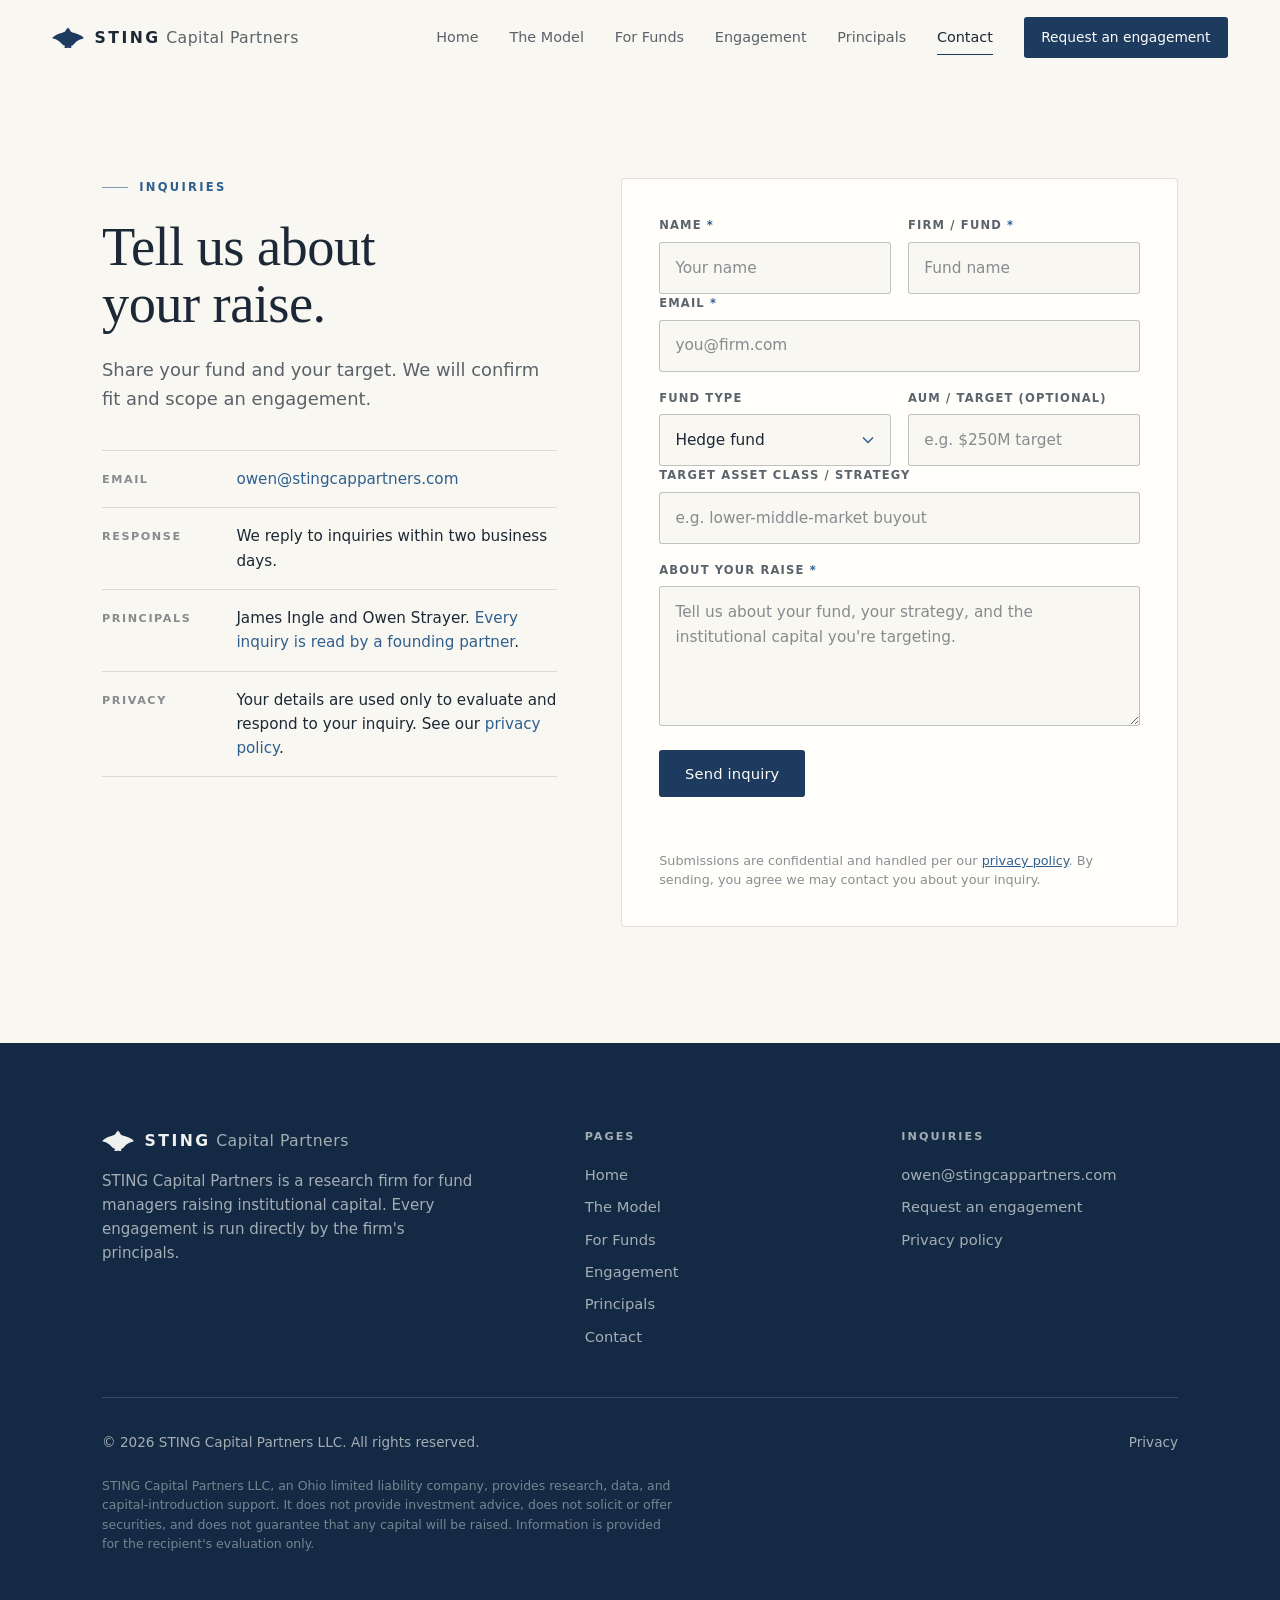
==== commit 418fc86e: "Complete site redesign: light institutional theme with eagle-ray brand mark Replaced the dark hornet" ====
--- a/contact.html
+++ b/contact.html
@@ -4,16 +4,16 @@
 <meta charset="UTF-8" />
 <meta name="viewport" content="width=device-width, initial-scale=1.0" />
 <title>Contact | STING Capital Partners</title>
-<meta name="description" content="Tell us about your fund and your target raise. We'll confirm fit and scope an engagement. Submissions are confidential." />
+<meta name="description" content="Tell us about your fund and your target raise. We will confirm fit and scope an engagement. Submissions are confidential." />
 <meta http-equiv="Content-Security-Policy" content="default-src 'self'; script-src 'self'; style-src 'self' 'unsafe-inline' https://fonts.googleapis.com; font-src https://fonts.gstatic.com; img-src 'self' data:; connect-src https://api.web3forms.com; form-action https://api.web3forms.com; base-uri 'none'; object-src 'none'; frame-ancestors 'none'" />
 <meta name="referrer" content="strict-origin-when-cross-origin" />
-<meta name="theme-color" content="#0a0b0e" />
+<meta name="theme-color" content="#f9f7f1" />
 <link rel="canonical" href="https://stingcapitalpartners.com/contact" />
 <meta name="robots" content="index, follow, max-image-preview:large, max-snippet:-1" />
 <meta property="og:type" content="website" />
 <meta property="og:site_name" content="STING Capital Partners" />
 <meta property="og:title" content="Contact — STING Capital Partners" />
-<meta property="og:description" content="Tell us about your fund and your target raise. We'll confirm fit and scope an engagement. Submissions are confidential." />
+<meta property="og:description" content="Tell us about your fund and your target raise. We will confirm fit and scope an engagement." />
 <meta property="og:url" content="https://stingcapitalpartners.com/contact" />
 <meta property="og:image" content="https://stingcapitalpartners.com/og-image.png" />
 <meta property="og:image:width" content="1200" />
@@ -25,7 +25,7 @@
 <link rel="icon" href="favicon.svg" type="image/svg+xml" />
 <link rel="preconnect" href="https://fonts.googleapis.com" />
 <link rel="preconnect" href="https://fonts.gstatic.com" crossorigin />
-<link href="https://fonts.googleapis.com/css2?family=Newsreader:ital,opsz,wght@0,6..72,400..600;1,6..72,400..600&family=Space+Grotesk:wght@400;500;600&display=swap" rel="stylesheet" />
+<link href="https://fonts.googleapis.com/css2?family=Newsreader:opsz,wght@6..72,400..600&family=Inter:wght@400;500;600&display=swap" rel="stylesheet" />
 <link rel="stylesheet" href="styles.css" />
 </head>
 <body>
@@ -33,19 +33,8 @@
 <!-- ================= NAV ================= -->
 <header class="nav" id="nav">
   <a class="brand" href="index.html" aria-label="STING Capital Partners — home">
-    <svg viewBox="0 0 32 32" fill="none" stroke="currentColor" stroke-width="1.7" stroke-linecap="round" stroke-linejoin="round" aria-hidden="true">
-      <path d="M13.6 6.2 Q12.2 3.6 10.9 3" opacity="0.85"/>
-      <path d="M18.4 6.2 Q19.8 3.6 21.1 3" opacity="0.85"/>
-      <circle cx="10.7" cy="2.9" r="1" fill="currentColor" stroke="none"/>
-      <circle cx="21.3" cy="2.9" r="1" fill="currentColor" stroke="none"/>
-      <path d="M13.9 11.8 C9.2 10.4 5.2 11.8 3.9 14.6 C6.4 15.9 10.8 15.7 14 13.9" opacity="0.8"/>
-      <path d="M18.1 11.8 C22.8 10.4 26.8 11.8 28.1 14.6 C25.6 15.9 21.2 15.7 18 13.9" opacity="0.8"/>
-      <path d="M16 5.1 c2.4 0 3.6 1.8 3.6 3.5 c0 1.3 -0.7 2.2 -1.2 3 c1.2 1 1.9 2.5 1.9 4.2 c0 2.1 -0.8 3.9 -1.7 5.3 c-0.8 1.2 -1.6 3.1 -2.6 5.7 c-1 -2.6 -1.8 -4.5 -2.6 -5.7 c-0.9 -1.4 -1.7 -3.2 -1.7 -5.3 c0 -1.7 0.7 -3.2 1.9 -4.2 c-0.5 -0.8 -1.2 -1.7 -1.2 -3 c0 -1.7 1.2 -3.5 3.6 -3.5 z"/>
-      <path d="M13.3 15.2 H18.7" opacity="0.7"/>
-      <path d="M13.6 19 H18.4" opacity="0.7"/>
-      <path d="M16 26.4 l1.1 2.2 -1.1 1.1 -1.1 -1.1 z" fill="currentColor" stroke="none" opacity="0.9"/>
-    </svg>
-    <b><span class="bm">STING</span> Capital <span class="sub">Partners</span></b>
+    <svg viewBox="0 0 240 157" fill="currentColor" aria-hidden="true"><path d="M 116.3 4.9 C 116.6 6, 110.8 14.4, 107 18.6 C 104.5 21.3, 103 24.1, 102.5 26.7 C 101.3 34, 93.4 38.5, 71.8 44.5 C 43.3 52.4, 20.9 63.2, 8.7 74.8 C -0.4 83.5, 0.7 85.8, 14.8 88.5 C 19.4 89.4, 25.1 91.2, 27.7 92.5 C 30.2 93.9, 32.9 95, 33.6 95 C 34.3 95, 35 95.3, 35.2 95.8 C 35.4 96.2, 39.3 98.4, 44 100.8 C 53.5 105.6, 56.9 108.4, 65.3 118.5 C 74.3 129.3, 86.6 138.3, 95.3 140.4 L 98 141 96 145.1 C 94.7 147.6, 94 150.5, 94.2 152.8 L 94.5 156.5 104.2 156.8 L 113.8 157.1 114.8 154.3 L 115.8 151.5 115.9 154.3 C 116 156.7, 116.4 157, 119.5 157 C 122.8 157, 123.5 156.3, 123.1 153.3 C 122.8 150.9, 124.8 152, 125.4 154.5 C 126 156.9, 126.3 157, 134.4 157 C 146 157, 148.5 154.1, 143.9 145.6 C 142.8 143.5, 142 141.7, 142.2 141.6 C 142.4 141.5, 144.4 140.8, 146.8 140.1 C 154.6 137.9, 159.2 134.1, 175.7 116.2 C 182.2 109.2, 184 107.8, 190.6 104.6 C 192.3 103.8, 194.2 102.4, 195 101.6 C 195.7 100.7, 197 100, 197.9 100 C 198.9 100, 200.5 99.3, 201.6 98.5 C 205.5 95.4, 212.9 92.5, 228 87.9 C 239.3 84.5, 240.1 83, 233.7 76.2 C 222.5 64.4, 199.2 52.9, 169.3 44.4 C 144.2 37.3, 137 33, 137 25.3 C 137 23.6, 135.5 21.3, 132.5 18.3 C 130 15.9, 126.8 11.7, 125.5 8.9 C 122.2 2.5, 120.1 2.3, 120.8 8.5 C 121.2 12.6, 121.1 13, 119.1 13 C 117.4 13, 117 12.5, 117.4 11.3 C 119.1 5.6, 119.1 4.3, 117.6 4.3 C 116.8 4.3, 116.2 4.6, 116.3 4.9" fill-rule="evenodd"/></svg>
+    <b><span class="bm">STING</span> <span class="sub">Capital Partners</span></b>
   </a>
   <nav class="nav-links" id="navLinks" aria-label="Primary">
     <a data-page="index.html" href="index.html">Home</a>
@@ -70,8 +59,8 @@
 
       <div class="contact-info reveal">
         <p class="eyebrow">Inquiries</p>
-        <h1>Tell us about <em class="it">your raise.</em></h1>
-        <p class="lead">Share your fund and your target. We'll confirm fit and scope an engagement. New clients only, by inquiry.</p>
+        <h1>Tell us about your raise.</h1>
+        <p class="lead">Share your fund and your target. We will confirm fit and scope an engagement.</p>
         <div class="info-list">
           <div class="info-row">
             <div class="k">Email</div>
@@ -80,22 +69,22 @@
           </div>
           <div class="info-row">
             <div class="k">Response</div>
-            <div class="v">We reply to qualified inquiries within two business days.</div>
+            <div class="v">We reply to inquiries within two business days.</div>
           </div>
           <div class="info-row">
             <div class="k">Principals</div>
-            <div class="v">James Ingle (MIT) and Owen Strayer (Boston College). <a href="principals.html">Every inquiry is read by a founding partner</a>.</div>
+            <div class="v">James Ingle and Owen Strayer. <a href="principals.html">Every inquiry is read by a founding partner</a>.</div>
           </div>
           <div class="info-row">
             <div class="k">Privacy</div>
-            <div class="v">Your details are used only to evaluate fit. We never share them.</div>
+            <div class="v">Your details are used only to evaluate and respond to your inquiry. See our <a href="privacy.html">privacy policy</a>.</div>
           </div>
         </div>
       </div>
 
       <div class="reveal d1">
         <form id="contactForm" class="form" novalidate>
-          <!-- Web3Forms — replace the placeholder key to go live. Inquiries deliver to the email set in your Web3Forms account. -->
+          <!-- Web3Forms — inquiries deliver to the email set in the Web3Forms account. -->
           <input type="hidden" name="access_key" value="7f0f4fa1-c07a-4fb1-91a2-f0a1167fa19e" />
           <input type="hidden" name="subject" value="New inquiry — STING Capital Partners" />
           <input type="hidden" name="from_name" value="STING Capital Partners website" />
@@ -146,11 +135,10 @@
             <textarea class="textarea" id="message" name="message" placeholder="Tell us about your fund, your strategy, and the institutional capital you're targeting." required></textarea>
           </div>
 
-          <button class="btn btn--solid" type="submit">Send inquiry <span class="ar">→</span></button>
+          <button class="btn btn--solid" type="submit">Send inquiry</button>
           <p class="form-status" id="formStatus" role="status" aria-live="polite"></p>
           <p class="consent">
-            <svg viewBox="0 0 24 24" fill="none" stroke="currentColor" stroke-width="1.6" aria-hidden="true"><rect x="5" y="11" width="14" height="9" rx="1.5"/><path d="M8 11V8a4 4 0 0 1 8 0v3"/></svg>
-            Submissions are kept confidential and never shared. By sending, you agree we may contact you about your inquiry.
+            Submissions are confidential and handled per our <a href="privacy.html">privacy policy</a>. By sending, you agree we may contact you about your inquiry.
           </p>
         </form>
       </div>
@@ -167,21 +155,10 @@
     <div class="footer-top">
       <div>
         <div class="brand">
-          <svg viewBox="0 0 32 32" fill="none" stroke="currentColor" stroke-width="1.7" stroke-linecap="round" stroke-linejoin="round" aria-hidden="true">
-            <path d="M13.6 6.2 Q12.2 3.6 10.9 3" opacity="0.85"/>
-            <path d="M18.4 6.2 Q19.8 3.6 21.1 3" opacity="0.85"/>
-            <circle cx="10.7" cy="2.9" r="1" fill="currentColor" stroke="none"/>
-            <circle cx="21.3" cy="2.9" r="1" fill="currentColor" stroke="none"/>
-            <path d="M13.9 11.8 C9.2 10.4 5.2 11.8 3.9 14.6 C6.4 15.9 10.8 15.7 14 13.9" opacity="0.8"/>
-            <path d="M18.1 11.8 C22.8 10.4 26.8 11.8 28.1 14.6 C25.6 15.9 21.2 15.7 18 13.9" opacity="0.8"/>
-            <path d="M16 5.1 c2.4 0 3.6 1.8 3.6 3.5 c0 1.3 -0.7 2.2 -1.2 3 c1.2 1 1.9 2.5 1.9 4.2 c0 2.1 -0.8 3.9 -1.7 5.3 c-0.8 1.2 -1.6 3.1 -2.6 5.7 c-1 -2.6 -1.8 -4.5 -2.6 -5.7 c-0.9 -1.4 -1.7 -3.2 -1.7 -5.3 c0 -1.7 0.7 -3.2 1.9 -4.2 c-0.5 -0.8 -1.2 -1.7 -1.2 -3 c0 -1.7 1.2 -3.5 3.6 -3.5 z"/>
-            <path d="M13.3 15.2 H18.7" opacity="0.7"/>
-            <path d="M13.6 19 H18.4" opacity="0.7"/>
-            <path d="M16 26.4 l1.1 2.2 -1.1 1.1 -1.1 -1.1 z" fill="currentColor" stroke="none" opacity="0.9"/>
-          </svg>
-          <b><span class="bm">STING</span> Capital <span class="sub">Partners</span></b>
+          <svg viewBox="0 0 240 157" fill="currentColor" aria-hidden="true"><path d="M 116.3 4.9 C 116.6 6, 110.8 14.4, 107 18.6 C 104.5 21.3, 103 24.1, 102.5 26.7 C 101.3 34, 93.4 38.5, 71.8 44.5 C 43.3 52.4, 20.9 63.2, 8.7 74.8 C -0.4 83.5, 0.7 85.8, 14.8 88.5 C 19.4 89.4, 25.1 91.2, 27.7 92.5 C 30.2 93.9, 32.9 95, 33.6 95 C 34.3 95, 35 95.3, 35.2 95.8 C 35.4 96.2, 39.3 98.4, 44 100.8 C 53.5 105.6, 56.9 108.4, 65.3 118.5 C 74.3 129.3, 86.6 138.3, 95.3 140.4 L 98 141 96 145.1 C 94.7 147.6, 94 150.5, 94.2 152.8 L 94.5 156.5 104.2 156.8 L 113.8 157.1 114.8 154.3 L 115.8 151.5 115.9 154.3 C 116 156.7, 116.4 157, 119.5 157 C 122.8 157, 123.5 156.3, 123.1 153.3 C 122.8 150.9, 124.8 152, 125.4 154.5 C 126 156.9, 126.3 157, 134.4 157 C 146 157, 148.5 154.1, 143.9 145.6 C 142.8 143.5, 142 141.7, 142.2 141.6 C 142.4 141.5, 144.4 140.8, 146.8 140.1 C 154.6 137.9, 159.2 134.1, 175.7 116.2 C 182.2 109.2, 184 107.8, 190.6 104.6 C 192.3 103.8, 194.2 102.4, 195 101.6 C 195.7 100.7, 197 100, 197.9 100 C 198.9 100, 200.5 99.3, 201.6 98.5 C 205.5 95.4, 212.9 92.5, 228 87.9 C 239.3 84.5, 240.1 83, 233.7 76.2 C 222.5 64.4, 199.2 52.9, 169.3 44.4 C 144.2 37.3, 137 33, 137 25.3 C 137 23.6, 135.5 21.3, 132.5 18.3 C 130 15.9, 126.8 11.7, 125.5 8.9 C 122.2 2.5, 120.1 2.3, 120.8 8.5 C 121.2 12.6, 121.1 13, 119.1 13 C 117.4 13, 117 12.5, 117.4 11.3 C 119.1 5.6, 119.1 4.3, 117.6 4.3 C 116.8 4.3, 116.2 4.6, 116.3 4.9" fill-rule="evenodd"/></svg>
+          <b><span class="bm">STING</span> <span class="sub">Capital Partners</span></b>
         </div>
-        <p class="footer-blurb">Precision capital introduction. We match funds to the institutional investors and programs built to back them. Founder-led, from MIT and Boston College.</p>
+        <p class="footer-blurb">STING Capital Partners is a research firm for fund managers raising institutional capital. Every engagement is run directly by the firm's principals.</p>
       </div>
       <div class="footer-col">
         <h4>Pages</h4>
@@ -194,14 +171,14 @@
       </div>
       <div class="footer-col">
         <h4>Inquiries</h4>
-        <!-- contact email -->
         <a href="mailto:owen@stingcappartners.com">owen@stingcappartners.com</a>
         <a href="contact.html">Request an engagement</a>
+        <a href="privacy.html">Privacy policy</a>
       </div>
     </div>
     <div class="footer-bot">
       <span class="copy">© <span id="year">2026</span> STING Capital Partners LLC. All rights reserved.</span>
-      <span class="copy">By inquiry only.</span>
+      <a class="copy" href="privacy.html">Privacy</a>
     </div>
     <p class="disclaimer">STING Capital Partners LLC, an Ohio limited liability company, provides research, data, and capital-introduction support. It does not provide investment advice, does not solicit or offer securities, and does not guarantee that any capital will be raised. Information is provided for the recipient's evaluation only.</p>
   </div>
--- a/styles.css
+++ b/styles.css
@@ -1,27 +1,33 @@
 /* =========================================================================
    STING Capital Partners — shared design system
-   Dark, restrained, institutional. Amber-gold rationed to accents only.
-   Facelift: layered depth, gold gradients, fine grain, quiet motion.
+   Light, restrained, institutional. Warm cream paper, deep navy ink,
+   a single blue accent. Minimal motion.
    ========================================================================= */
 
 :root {
   /* palette */
-  --ink:        #0a0b0e;
-  --ink-2:      #101218;
-  --ink-3:      #161922;
-  --ink-4:      #1c2029;
-  --bone:       #ece7dc;
-  --bone-dim:   rgba(236, 231, 220, 0.64);
-  --bone-faint: rgba(236, 231, 220, 0.48);
-  --amber:      #c8a35b;
-  --amber-lit:  #e6cb8e;
-  --amber-deep: #9c7733;
-  --line:       rgba(236, 231, 220, 0.12);
-  --line-2:     rgba(236, 231, 220, 0.20);
-  --gold-grad:  linear-gradient(135deg, var(--amber-lit), var(--amber) 55%, var(--amber-deep));
+  --paper:     #f9f7f1;
+  --paper-2:   #f2eee4;
+  --card:      #fffefa;
+  --wash:      #e9eef3;
+  --ink:       #1c2836;
+  --ink-dim:   rgba(28, 40, 54, 0.72);
+  --ink-faint: rgba(28, 40, 54, 0.52);
+  --navy:      #1d3a5f;
+  --navy-deep: #152c49;
+  --blue:      #2f5f8f;
+  --line:      rgba(28, 40, 54, 0.14);
+  --line-2:    rgba(28, 40, 54, 0.26);
+
+  /* footer (dark band) */
+  --f-ink:     #142a44;
+  --f-bone:    #eef1ee;
+  --f-dim:     rgba(238, 241, 238, 0.66);
+  --f-faint:   rgba(238, 241, 238, 0.45);
+  --f-line:    rgba(238, 241, 238, 0.16);
 
   /* type */
-  --sans: "Space Grotesk", system-ui, -apple-system, Segoe UI, sans-serif;
+  --sans:  "Inter", system-ui, -apple-system, "Segoe UI", sans-serif;
   --serif: "Newsreader", Georgia, "Times New Roman", serif;
 
   /* metrics */
@@ -36,69 +42,41 @@
 
 body {
   margin: 0;
-  background: var(--ink);
-  color: var(--bone);
+  background: var(--paper);
+  color: var(--ink);
   font-family: var(--sans);
   font-weight: 400;
-  font-size: 17px;
+  font-size: 16.5px;
   line-height: 1.6;
-  letter-spacing: 0.005em;
   -webkit-font-smoothing: antialiased;
   text-rendering: optimizeLegibility;
   overflow-x: hidden;
 }
 
-/* fine film grain over the whole page — adds depth without noise in text */
-body::after {
-  content: "";
-  position: fixed;
-  inset: 0;
-  z-index: 200;
-  pointer-events: none;
-  opacity: 0.04;
-  mix-blend-mode: soft-light;
-  background-image: url("data:image/svg+xml,%3Csvg xmlns='http://www.w3.org/2000/svg' width='180' height='180'%3E%3Cfilter id='n'%3E%3CfeTurbulence type='fractalNoise' baseFrequency='0.82' numOctaves='2' stitchTiles='stitch'/%3E%3C/filter%3E%3Crect width='100%25' height='100%25' filter='url(%23n)'/%3E%3C/svg%3E");
-}
-
-::selection { background: rgba(200, 163, 91, 0.28); color: var(--bone); }
+::selection { background: rgba(47, 95, 143, 0.18); color: var(--ink); }
 
 /* ---- type ---- */
 h1, h2, h3 {
-  font-family: var(--sans);
+  font-family: var(--serif);
   font-weight: 500;
-  line-height: 1.05;
-  letter-spacing: -0.02em;
+  line-height: 1.08;
+  letter-spacing: -0.01em;
   margin: 0;
+  color: var(--ink);
   text-wrap: balance;
 }
-h2 { font-size: clamp(1.9rem, 3.6vw, 3rem); }
-h3 { font-size: 1.15rem; letter-spacing: -0.01em; }
+h2 { font-size: clamp(1.8rem, 3.2vw, 2.7rem); }
+h3 { font-family: var(--sans); font-weight: 600; font-size: 1.08rem; letter-spacing: -0.01em; }
 p  { margin: 0; }
-
-em.it, .serif {
-  font-family: var(--serif);
-  font-style: italic;
-  font-weight: 400;
-  color: var(--amber);
-  letter-spacing: 0;
-}
-/* gold-gradient ink on the editorial accent words */
-em.it {
-  background: linear-gradient(100deg, var(--amber-lit), var(--amber) 70%, var(--amber-deep));
-  -webkit-background-clip: text;
-  background-clip: text;
-  -webkit-text-fill-color: transparent;
-  color: transparent;
-}
 
 a { color: inherit; text-decoration: none; }
 
 .eyebrow {
   font-size: 0.72rem;
-  font-weight: 500;
-  letter-spacing: 0.22em;
+  font-weight: 600;
+  letter-spacing: 0.2em;
   text-transform: uppercase;
-  color: var(--amber);
+  color: var(--blue);
   margin: 0 0 1.4rem;
   display: flex;
   align-items: center;
@@ -108,16 +86,15 @@
   content: "";
   width: 26px;
   height: 1px;
-  background: linear-gradient(90deg, var(--amber), transparent);
-  opacity: 0.85;
-}
-.eyebrow.has-dot::before { display: none; }
+  background: var(--blue);
+  opacity: 0.6;
+}
 
 .lead {
-  color: var(--bone-dim);
-  font-size: clamp(1.05rem, 1.5vw, 1.28rem);
-  line-height: 1.55;
-  max-width: 50ch;
+  color: var(--ink-dim);
+  font-size: clamp(1.05rem, 1.4vw, 1.22rem);
+  line-height: 1.6;
+  max-width: 52ch;
 }
 
 /* ---- layout ---- */
@@ -130,28 +107,14 @@
 
 .section {
   position: relative;
-  padding-block: clamp(72px, 11vw, 144px);
+  padding-block: clamp(68px, 10vw, 128px);
   border-top: 1px solid var(--line);
 }
-.section--ink2 { background: var(--ink-2); }
-.section--flush { border-top: 0; }
-/* hairline gold tick centered on every section seam */
-.section::before {
-  content: "";
-  position: absolute;
-  top: -1px;
-  left: 0;
-  width: 64px;
-  height: 1px;
-  background: linear-gradient(90deg, var(--amber), transparent);
-  opacity: 0.5;
-}
-
-.measure { max-width: 62ch; }
+.section--alt  { background: var(--paper-2); }
+.section--wash { background: var(--wash); }
 
 /* ---- buttons ---- */
 .btn {
-  position: relative;
   display: inline-flex;
   align-items: center;
   gap: 0.6em;
@@ -159,43 +122,17 @@
   font-size: 0.92rem;
   font-weight: 500;
   letter-spacing: 0.01em;
-  padding: 0.95rem 1.6rem;
+  padding: 0.9rem 1.55rem;
   border-radius: 3px;
   border: 1px solid transparent;
   cursor: pointer;
-  overflow: hidden;
-  transition: background 0.25s var(--ease), color 0.25s var(--ease),
-              border-color 0.25s var(--ease), transform 0.25s var(--ease),
-              box-shadow 0.25s var(--ease);
-}
-.btn .ar { transition: transform 0.25s var(--ease); position: relative; z-index: 1; }
-.btn:hover .ar { transform: translateX(4px); }
-
-.btn--solid {
-  background: var(--gold-grad);
-  color: #1a1407;
-  border-color: transparent;
-  box-shadow: 0 1px 0 rgba(255, 245, 220, 0.35) inset,
-              0 10px 30px -12px rgba(200, 163, 91, 0.55);
-}
-.btn--solid > * { position: relative; z-index: 1; }
-.btn--solid::after {
-  content: "";
-  position: absolute;
-  inset: 0;
-  background: linear-gradient(120deg, transparent 25%, rgba(255, 255, 255, 0.5) 50%, transparent 75%);
-  transform: translateX(-130%);
-  transition: transform 0.7s var(--ease);
-}
-.btn--solid:hover {
-  transform: translateY(-1px);
-  box-shadow: 0 1px 0 rgba(255, 245, 220, 0.45) inset,
-              0 16px 38px -14px rgba(200, 163, 91, 0.7);
-}
-.btn--solid:hover::after { transform: translateX(130%); }
-
-.btn--ghost { background: transparent; color: var(--bone); border-color: var(--line-2); }
-.btn--ghost:hover { border-color: var(--amber); color: var(--amber-lit); }
+  transition: background 0.2s var(--ease), color 0.2s var(--ease),
+              border-color 0.2s var(--ease);
+}
+.btn--solid { background: var(--navy); color: #fdfcf8; }
+.btn--solid:hover { background: var(--navy-deep); }
+.btn--ghost { background: transparent; color: var(--ink); border-color: var(--line-2); }
+.btn--ghost:hover { border-color: var(--navy); color: var(--navy); }
 
 /* ---- nav ---- */
 .nav {
@@ -207,48 +144,36 @@
   align-items: center;
   justify-content: space-between;
   padding-inline: clamp(20px, 5vw, 52px);
-  transition: background 0.4s var(--ease), border-color 0.4s var(--ease),
-              backdrop-filter 0.4s var(--ease);
+  transition: background 0.3s var(--ease), border-color 0.3s var(--ease);
   border-bottom: 1px solid transparent;
 }
 .nav.solid {
-  background: rgba(10, 11, 14, 0.78);
-  backdrop-filter: blur(16px) saturate(125%);
-  -webkit-backdrop-filter: blur(16px) saturate(125%);
+  background: rgba(249, 247, 241, 0.88);
+  backdrop-filter: blur(12px);
+  -webkit-backdrop-filter: blur(12px);
   border-bottom-color: var(--line);
 }
-/* thin gold gradient hairline under the solid nav */
-.nav.solid::after {
-  content: "";
-  position: absolute;
-  left: 0;
-  right: 0;
-  bottom: -1px;
-  height: 1px;
-  background: linear-gradient(90deg, transparent, rgba(200, 163, 91, 0.55), transparent);
-}
 
 .brand { display: inline-flex; align-items: center; gap: 0.65rem; }
-.brand svg { width: 27px; height: 27px; color: var(--amber); flex: none; transition: transform 0.4s var(--ease); }
-.brand:hover svg { transform: rotate(-8deg); }
+.brand svg { width: 32px; height: 21px; color: var(--navy); flex: none; }
 .brand b {
   font-weight: 500;
   font-size: 0.98rem;
   letter-spacing: 0.03em;
   white-space: nowrap;
-}
-.brand .bm { font-weight: 600; letter-spacing: 0.18em; color: var(--bone); }
-.brand .sub { color: var(--bone-dim); }
+  color: var(--ink);
+}
+.brand .bm { font-weight: 650; letter-spacing: 0.16em; }
+.brand .sub { color: var(--ink-dim); }
 
 .nav-links { display: flex; align-items: center; gap: clamp(1rem, 2.4vw, 2.1rem); }
 .nav-links a[data-page] {
   position: relative;
   font-size: 0.9rem;
-  color: var(--bone-dim);
-  letter-spacing: 0.01em;
+  color: var(--ink-dim);
   transition: color 0.2s var(--ease);
 }
-.nav-links a[data-page]:hover { color: var(--bone); }
+.nav-links a[data-page]:hover { color: var(--ink); }
 .nav-links a[data-page]::after {
   content: "";
   position: absolute;
@@ -256,24 +181,23 @@
   right: 100%;
   bottom: -6px;
   height: 1px;
-  background: var(--amber);
-  transition: right 0.28s var(--ease);
+  background: var(--navy);
+  transition: right 0.24s var(--ease);
 }
 .nav-links a[data-page]:hover::after { right: 0; }
-.nav-links a[aria-current="page"] { color: var(--bone); }
+.nav-links a[aria-current="page"] { color: var(--ink); }
 .nav-links a[aria-current="page"]::after { right: 0; }
 .nav-cta {
   font-size: 0.86rem;
   font-weight: 500;
-  color: #1a1407 !important;
-  background: var(--gold-grad);
+  color: #fdfcf8 !important;
+  background: var(--navy);
   padding: 0.58rem 1.1rem;
   border-radius: 3px;
-  box-shadow: 0 8px 22px -12px rgba(200, 163, 91, 0.7);
-  transition: transform 0.2s var(--ease), box-shadow 0.2s var(--ease);
+  transition: background 0.2s var(--ease);
 }
 .nav-cta::after { display: none; }
-.nav-cta:hover { transform: translateY(-1px); box-shadow: 0 12px 26px -12px rgba(200, 163, 91, 0.85); }
+.nav-cta:hover { background: var(--navy-deep); }
 
 .nav-toggle {
   display: none;
@@ -288,13 +212,12 @@
   border-radius: 3px;
   cursor: pointer;
 }
-.nav-toggle span { width: 18px; height: 1.5px; background: var(--bone); transition: 0.25s var(--ease); }
+.nav-toggle span { width: 18px; height: 1.5px; background: var(--ink); }
 
 /* ---- hero ---- */
 .hero {
   position: relative;
-  min-height: 100vh;
-  min-height: 100dvh;
+  min-height: max(560px, 88vh);
   display: flex;
   align-items: center;
   overflow: hidden;
@@ -306,169 +229,62 @@
   position: absolute;
   inset: 0;
   background:
-    radial-gradient(120% 95% at 80% 36%, rgba(200, 163, 91, 0.16), transparent 58%),
-    radial-gradient(80% 60% at 10% 6%, rgba(236, 231, 220, 0.05), transparent 55%),
-    radial-gradient(140% 120% at 50% 120%, rgba(0, 0, 0, 0.6), transparent 60%);
+    radial-gradient(110% 90% at 82% 30%, rgba(47, 95, 143, 0.07), transparent 60%),
+    radial-gradient(90% 70% at 8% 90%, rgba(29, 58, 95, 0.05), transparent 55%);
   z-index: 0;
   pointer-events: none;
 }
-/* faint grid wash, very low contrast, anchors the negative space */
-.hero::before {
-  content: "";
+.hero-inner { position: relative; z-index: 2; }
+.hero-copy { max-width: min(32rem, 42vw); }
+.hero h1 {
+  font-size: clamp(2.1rem, 3.9vw, 3.3rem);
+  line-height: 1.08;
+  max-width: 18ch;
+}
+.hero .eyebrow { margin-bottom: 1.7rem; }
+.hero .lead { margin-top: 1.6rem; max-width: 44ch; }
+.hero-actions { display: flex; gap: 14px; flex-wrap: wrap; margin-top: 2.4rem; align-items: center; }
+
+/* the eagle ray: engraved ink printed straight onto the page — no plate, no frame.
+   Anchored to the viewport edge (not the wrap) so 30% swims off to the right,
+   set low enough to clear the nav; the tail trails off the bottom-right. */
+.hero-fig {
   position: absolute;
-  inset: 0;
-  z-index: 0;
+  top: 50%;
+  right: 0;
+  z-index: 1;
+  margin: 0;
+  width: min(64vw, 800px);
+  transform: translate(30%, -35%);
   pointer-events: none;
-  opacity: 0.5;
-  background-image:
-    linear-gradient(to right, rgba(236, 231, 220, 0.035) 1px, transparent 1px),
-    linear-gradient(to bottom, rgba(236, 231, 220, 0.035) 1px, transparent 1px);
-  background-size: 64px 64px;
-  -webkit-mask-image: radial-gradient(120% 90% at 70% 40%, #000 30%, transparent 75%);
-  mask-image: radial-gradient(120% 90% at 70% 40%, #000 30%, transparent 75%);
-}
-.hero-hornet {
-  position: absolute;
-  right: clamp(-160px, -8vw, -40px);
-  top: 50%;
-  transform: translateY(-56%);
-  width: min(70vw, 820px);
+}
+.hero-fig img {
+  display: block;
+  width: 100%;
   height: auto;
-  opacity: 0.1;
-  overflow: visible;
-  z-index: 1;
-  pointer-events: none;
-  filter: drop-shadow(0 0 36px rgba(200, 163, 91, 0.12));
-  animation: hornet-drift 16s ease-in-out infinite;
-}
-@keyframes hornet-drift {
-  0%, 100% { transform: translateY(-56%) translateX(0) rotate(0deg); }
-  50%      { transform: translateY(-58.5%) translateX(-8px) rotate(-1.4deg); }
-}
-.hornet-wing { transform-box: fill-box; transform-origin: 60% 60%; animation: wing-flutter 5.5s ease-in-out infinite; }
-@keyframes wing-flutter {
-  0%, 100% { transform: rotate(0deg); }
-  50%      { transform: rotate(-2.4deg); }
-}
-.hero-inner { position: relative; z-index: 2; max-width: none; }
-.hero-title {
-  font-size: clamp(2.7rem, 7.4vw, 5.6rem);
-  line-height: 1.0;
-  letter-spacing: -0.025em;
-  font-weight: 500;
-}
-.hero .eyebrow {
-  font-size: 0.86rem;
-  letter-spacing: 0.24em;
-  margin-bottom: 1.7rem;
-}
-.hero .eyebrow .dot { width: 8px; height: 8px; }
-.hero-brand {
-  position: relative;
-  z-index: 0;
-  margin: 0;
-  line-height: 1.04;
-  letter-spacing: -0.01em;
-  text-wrap: balance;
-}
-.hero-brand::before {
-  content: "";
-  position: absolute;
-  z-index: -1;
-  left: -4%;
-  top: 50%;
-  width: min(560px, 66%);
-  height: 240%;
-  transform: translateY(-50%);
-  background: radial-gradient(closest-side, rgba(200, 163, 91, 0.22), transparent 72%);
-  pointer-events: none;
-}
-.hb-mark {
-  font-weight: 600;
-  font-size: clamp(3rem, 8.5vw, 8rem);
-  letter-spacing: 0.04em;
-  color: var(--amber-lit);
-}
-@supports ((-webkit-background-clip: text) or (background-clip: text)) {
-  .hb-mark {
-    background: linear-gradient(118deg, var(--amber-lit), var(--amber) 52%, var(--amber-deep));
-    -webkit-background-clip: text;
-    background-clip: text;
-    -webkit-text-fill-color: transparent;
-    color: transparent;
+  /* banking to the left, toward the statement */
+  transform: rotate(-8deg);
+}
+@media (max-width: 1024px) {
+  .hero {
+    min-height: 0;
+    flex-direction: column;
+    align-items: stretch;
   }
-}
-.hb-sub {
-  font-size: clamp(1.25rem, 2.4vw, 2rem);
-  font-weight: 500;
-  letter-spacing: 0.14em;
-  text-transform: uppercase;
-  color: var(--bone-dim);
-  margin-left: 0.35em;
-  white-space: nowrap;
-}
-.hero .lead { margin-top: 1.9rem; max-width: 46ch; }
-.hero-actions { display: flex; gap: 14px; flex-wrap: wrap; margin-top: 2.6rem; align-items: center; }
-
-/* live "by inquiry" indicator inside the eyebrow */
-.eyebrow .dot {
-  width: 7px;
-  height: 7px;
-  border-radius: 50%;
-  background: var(--amber-lit);
-  box-shadow: 0 0 0 0 rgba(230, 203, 142, 0.6);
-  animation: pulse 2.6s ease-out infinite;
-}
-.eyebrow .dot + span { letter-spacing: 0.22em; }
-@keyframes pulse {
-  0%   { box-shadow: 0 0 0 0 rgba(230, 203, 142, 0.55); }
-  70%  { box-shadow: 0 0 0 7px rgba(230, 203, 142, 0); }
-  100% { box-shadow: 0 0 0 0 rgba(230, 203, 142, 0); }
-}
-
-.scrollcue {
-  position: absolute;
-  left: clamp(20px, 5vw, 52px);
-  bottom: 26px;
-  z-index: 2;
-  font-size: 0.72rem;
-  letter-spacing: 0.2em;
-  text-transform: uppercase;
-  color: var(--bone-faint);
-  display: flex;
-  align-items: center;
-  gap: 0.6rem;
-}
-.scrollcue span {
-  width: 40px;
-  height: 1px;
-  background: linear-gradient(90deg, var(--bone-faint), transparent);
-  overflow: hidden;
-  position: relative;
-}
-.scrollcue span::after {
-  content: "";
-  position: absolute;
-  inset: 0;
-  width: 14px;
-  background: var(--amber);
-  animation: cue 2.4s var(--ease) infinite;
-}
-@keyframes cue {
-  0% { transform: translateX(-16px); opacity: 0; }
-  40% { opacity: 1; }
-  100% { transform: translateX(40px); opacity: 0; }
-}
-
-@media (max-width: 680px) {
-  .hero-hornet { width: 130vw; right: -34vw; opacity: 0.07; }
+  .hero-copy { max-width: none; }
+  .hero-fig {
+    position: static;
+    transform: none;
+    width: min(78vw, 400px);
+    margin: 2.2rem auto 0;
+  }
 }
 
 /* ---- assurances strip ---- */
 .assure {
   border-top: 1px solid var(--line);
   border-bottom: 1px solid var(--line);
-  background: var(--ink-2);
+  background: var(--paper-2);
 }
 .assure-row {
   display: flex;
@@ -483,38 +299,28 @@
   gap: 0.85rem;
   flex: 1 1 220px;
 }
-.assure-item svg { width: 22px; height: 22px; color: var(--amber); flex: none; }
-.assure-item b { display: block; font-weight: 500; font-size: 0.98rem; letter-spacing: -0.01em; }
-.assure-item span { color: var(--bone-dim); font-size: 0.82rem; }
+.assure-item svg { width: 22px; height: 22px; color: var(--navy); flex: none; }
+.assure-item b { display: block; font-weight: 600; font-size: 0.95rem; }
+.assure-item span { color: var(--ink-dim); font-size: 0.82rem; }
 
 /* ---- section heads ---- */
-.sec-head { max-width: 64ch; margin-bottom: clamp(2.4rem, 5vw, 4rem); }
-.sec-head h2 { margin-bottom: 0; }
+.sec-head { max-width: 64ch; margin-bottom: clamp(2.2rem, 4.5vw, 3.6rem); }
 .sec-head .lead { margin-top: 1.3rem; }
-.sec-head--row {
-  max-width: none;
-  display: flex;
-  justify-content: space-between;
-  align-items: flex-end;
-  gap: 1.5rem;
-  flex-wrap: wrap;
-}
-.sec-head--row > div { max-width: 40ch; }
 .txt-link {
   display: inline-flex;
   align-items: center;
   gap: 0.4rem;
   font-size: 0.9rem;
-  color: var(--amber);
+  font-weight: 500;
+  color: var(--blue);
   border-bottom: 1px solid var(--line-2);
   padding-bottom: 3px;
   white-space: nowrap;
-  transition: border-color 0.2s var(--ease), gap 0.2s var(--ease), color 0.2s var(--ease);
-}
-.txt-link:hover { border-color: var(--amber); gap: 0.7rem; color: var(--amber-lit); }
+  transition: border-color 0.2s var(--ease), color 0.2s var(--ease);
+}
+.txt-link:hover { border-color: var(--blue); color: var(--navy); }
 
 /* ---- statistic band ---- */
-.stat-band { position: relative; overflow: hidden; }
 .stat-row {
   display: grid;
   grid-template-columns: auto 1fr;
@@ -522,61 +328,45 @@
   gap: clamp(1.5rem, 5vw, 5rem);
 }
 .stat-num {
-  position: relative;
   font-family: var(--serif);
   font-weight: 400;
-  font-size: clamp(5.5rem, 19vw, 14rem);
-  line-height: 0.8;
+  font-size: clamp(5rem, 16vw, 11.5rem);
+  line-height: 0.85;
   letter-spacing: -0.02em;
-  background: linear-gradient(180deg, var(--amber-lit), var(--amber) 52%, var(--amber-deep));
-  -webkit-background-clip: text;
-  background-clip: text;
-  -webkit-text-fill-color: transparent;
-  color: transparent;
-  filter: drop-shadow(0 14px 40px rgba(200, 163, 91, 0.18));
+  color: var(--navy);
 }
 .stat-num span { font-size: 0.42em; vertical-align: baseline; }
 .stat-copy {
-  color: var(--bone-dim);
-  font-size: clamp(1.05rem, 1.6vw, 1.32rem);
-  line-height: 1.5;
-  max-width: 46ch;
-}
-.stat-copy b { color: var(--bone); font-weight: 500; }
+  color: var(--ink-dim);
+  font-size: clamp(1.02rem, 1.5vw, 1.24rem);
+  line-height: 1.55;
+  max-width: 48ch;
+}
+.stat-copy b { color: var(--ink); font-weight: 600; }
+@media (max-width: 760px) {
+  .stat-row { grid-template-columns: 1fr; gap: 1.5rem; }
+}
 
 /* ---- who we serve grid ---- */
 .serve-grid {
-  display: flex;
-  flex-wrap: wrap;
+  display: grid;
+  grid-template-columns: repeat(3, 1fr);
   border-top: 1px solid var(--line);
   border-left: 1px solid var(--line);
 }
 .serve {
-  position: relative;
-  flex: 1 1 220px;
-  padding: clamp(1.6rem, 2.4vw, 2.3rem);
+  background: var(--card);
+  padding: clamp(1.5rem, 2.4vw, 2.2rem);
   border-right: 1px solid var(--line);
   border-bottom: 1px solid var(--line);
-  transition: background 0.3s var(--ease);
-}
-.serve::before {
-  content: "";
-  position: absolute;
-  top: 0;
-  left: 0;
-  width: 0;
-  height: 2px;
-  background: var(--gold-grad);
-  transition: width 0.35s var(--ease);
-}
-.serve:hover { background: var(--ink-3); }
-.serve:hover::before { width: 100%; }
-.serve h3 { font-size: 1.05rem; margin-bottom: 0.5rem; }
-.serve p { color: var(--bone-dim); font-size: 0.9rem; line-height: 1.5; }
-.serve .tick { display: block; width: 18px; height: 1px; background: var(--amber); margin-bottom: 1.3rem; opacity: 0.8; transition: width 0.35s var(--ease); }
-.serve:hover .tick { width: 34px; }
-
-/* ---- process steps (a genuine sequence) ---- */
+}
+.serve h3 { font-size: 1.02rem; margin-bottom: 0.45rem; }
+.serve p { color: var(--ink-dim); font-size: 0.9rem; line-height: 1.5; }
+.serve .tick { display: block; width: 18px; height: 2px; background: var(--blue); margin-bottom: 1.2rem; opacity: 0.75; }
+@media (max-width: 860px) { .serve-grid { grid-template-columns: repeat(2, 1fr); } }
+@media (max-width: 520px) { .serve-grid { grid-template-columns: 1fr; } }
+
+/* ---- process steps ---- */
 .steps {
   display: grid;
   grid-template-columns: repeat(3, 1fr);
@@ -584,68 +374,40 @@
   background: var(--line);
   border: 1px solid var(--line);
 }
-.step { position: relative; background: var(--ink); padding: clamp(1.8rem, 2.6vw, 2.6rem); transition: background 0.3s var(--ease); }
-.section--ink2 .step { background: var(--ink-2); }
-.step:hover, .section--ink2 .step:hover { background: var(--ink-3); }
+.step { background: var(--card); padding: clamp(1.7rem, 2.6vw, 2.4rem); }
 .step .num {
   font-family: var(--serif);
-  font-size: 2.6rem;
+  font-size: 2.2rem;
   line-height: 1;
-  background: var(--gold-grad);
-  -webkit-background-clip: text;
-  background-clip: text;
-  -webkit-text-fill-color: transparent;
-  color: transparent;
+  color: var(--blue);
   display: block;
-  margin-bottom: 1.1rem;
-}
-.step h3 { font-size: 1.12rem; margin-bottom: 0.6rem; }
-.step p { color: var(--bone-dim); font-size: 0.92rem; line-height: 1.55; }
+  margin-bottom: 1rem;
+}
+.step h3 { font-size: 1.08rem; margin-bottom: 0.55rem; }
+.step p { color: var(--ink-dim); font-size: 0.92rem; line-height: 1.55; }
+@media (max-width: 760px) { .steps { grid-template-columns: 1fr; } }
 
 /* ---- closing CTA ---- */
-.cta-band { position: relative; text-align: center; overflow: hidden; }
-.cta-band::before {
-  content: "";
-  position: absolute;
-  inset: 0;
-  background: radial-gradient(60% 80% at 50% 0%, rgba(200, 163, 91, 0.1), transparent 70%);
-  pointer-events: none;
-}
-.cta-band > * { position: relative; }
-.cta-band h2 { max-width: 18ch; margin-inline: auto; }
-.cta-band .lead { margin: 1.4rem auto 2.4rem; text-align: center; }
-.cta-band .btn { margin-inline: auto; }
-
-@media (max-width: 760px) {
-  .stat-row { grid-template-columns: 1fr; gap: 1.5rem; }
-  .steps { grid-template-columns: 1fr; }
-}
+.cta-band { text-align: center; }
+.cta-band .eyebrow { justify-content: center; }
+.cta-band .eyebrow::before { display: none; }
+.cta-band h2 { max-width: 20ch; margin-inline: auto; }
+.cta-band .lead { margin: 1.3rem auto 2.3rem; text-align: center; }
 
 /* ===================== inner-page components ===================== */
 
-/* page header (clears the fixed nav) */
 .page-head {
   position: relative;
-  padding-top: calc(var(--nav-h) + clamp(52px, 9vw, 128px));
-  padding-bottom: clamp(40px, 6vw, 76px);
+  padding-top: calc(var(--nav-h) + clamp(52px, 8vw, 110px));
+  padding-bottom: clamp(40px, 6vw, 72px);
   border-bottom: 1px solid var(--line);
-  overflow: hidden;
-}
-.page-head::before {
-  content: "";
-  position: absolute;
-  inset: 0;
-  pointer-events: none;
-  background: radial-gradient(80% 120% at 88% 0%, rgba(200, 163, 91, 0.12), transparent 60%);
-}
-.page-head > .wrap { position: relative; }
+}
 .page-head h1 {
-  font-size: clamp(2.4rem, 6vw, 4.5rem);
-  line-height: 1.0;
-  letter-spacing: -0.025em;
-  max-width: 18ch;
-}
-.page-head .lead { margin-top: 1.6rem; }
+  font-size: clamp(2.3rem, 5vw, 3.9rem);
+  line-height: 1.05;
+  max-width: 20ch;
+}
+.page-head .lead { margin-top: 1.5rem; }
 
 /* editorial two-column split */
 .split {
@@ -654,10 +416,10 @@
   gap: clamp(1.8rem, 5vw, 5rem);
   align-items: start;
 }
-.split > h2 { letter-spacing: -0.02em; }
-.split-body p { color: var(--bone-dim); font-size: 1.08rem; line-height: 1.6; max-width: 58ch; }
+.split-body p { color: var(--ink-dim); font-size: 1.05rem; line-height: 1.65; max-width: 58ch; }
 .split-body p + p { margin-top: 1.1rem; }
-.split-body strong, .split-body b { color: var(--bone); font-weight: 500; }
+.split-body strong, .split-body b { color: var(--ink); font-weight: 600; }
+@media (max-width: 800px) { .split { grid-template-columns: 1fr; } }
 
 /* vertical numbered process flow */
 .flow { border-top: 1px solid var(--line); }
@@ -665,73 +427,60 @@
   display: grid;
   grid-template-columns: 3.5rem 13rem 1fr;
   gap: clamp(1rem, 3vw, 2.5rem);
-  padding: clamp(1.5rem, 3vw, 2.3rem) clamp(0.6rem, 1.5vw, 1.2rem);
+  padding: clamp(1.4rem, 3vw, 2.1rem) clamp(0.4rem, 1.5vw, 1rem);
   border-bottom: 1px solid var(--line);
   align-items: baseline;
-  transition: background 0.3s var(--ease);
-}
-.flow-step:hover { background: var(--ink-2); }
-.flow-step .n { font-family: var(--serif); font-size: 1.7rem; color: var(--amber); line-height: 1; }
-.flow-step h3 { font-size: 1.18rem; }
-.flow-step p { color: var(--bone-dim); font-size: 0.98rem; line-height: 1.55; max-width: 60ch; }
+}
+.flow-step .n { font-family: var(--serif); font-size: 1.55rem; color: var(--blue); line-height: 1; }
+.flow-step h3 { font-size: 1.1rem; }
+.flow-step p { color: var(--ink-dim); font-size: 0.96rem; line-height: 1.55; max-width: 60ch; }
+@media (max-width: 800px) {
+  .flow-step { grid-template-columns: 2.5rem 1fr; }
+  .flow-step h3 { grid-column: 2; }
+  .flow-step p { grid-column: 2; margin-top: 0.4rem; }
+}
 
 /* match-mode cards */
 .modes { display: grid; grid-template-columns: 1fr 1fr; gap: clamp(1rem, 2vw, 1.5rem); }
 .mode {
-  position: relative;
   border: 1px solid var(--line);
-  padding: clamp(1.8rem, 3vw, 2.8rem);
-  background: var(--ink-2);
-  overflow: hidden;
-  transition: border-color 0.25s var(--ease), transform 0.25s var(--ease), background 0.25s var(--ease);
-}
-.mode::before {
-  content: "";
-  position: absolute;
-  inset: 0;
-  background: radial-gradient(70% 90% at 100% 0%, rgba(200, 163, 91, 0.1), transparent 60%);
-  opacity: 0;
-  transition: opacity 0.3s var(--ease);
-}
-.mode:hover { border-color: var(--line-2); transform: translateY(-3px); background: var(--ink-3); }
-.mode:hover::before { opacity: 1; }
-.mode > * { position: relative; }
-.mode .k { font-size: 0.72rem; letter-spacing: 0.2em; text-transform: uppercase; color: var(--amber); }
-.mode h3 { font-size: clamp(1.3rem, 2.2vw, 1.7rem); margin: 0.9rem 0 0.8rem; }
-.mode p { color: var(--bone-dim); line-height: 1.6; }
+  border-top: 2px solid var(--navy);
+  padding: clamp(1.7rem, 3vw, 2.6rem);
+  background: var(--card);
+}
+.mode .k { font-size: 0.7rem; font-weight: 600; letter-spacing: 0.18em; text-transform: uppercase; color: var(--blue); }
+.mode h3 { font-family: var(--serif); font-weight: 500; font-size: clamp(1.25rem, 2vw, 1.55rem); margin: 0.85rem 0 0.75rem; }
+.mode p { color: var(--ink-dim); line-height: 1.6; }
+@media (max-width: 800px) { .modes { grid-template-columns: 1fr; } }
 
 /* fit list */
 .fit { list-style: none; padding: 0; margin: 0; border-top: 1px solid var(--line); }
 .fit li {
   display: flex;
   gap: 1rem;
-  padding: 1.05rem 0;
+  padding: 1rem 0;
   border-bottom: 1px solid var(--line);
-  color: var(--bone);
   align-items: baseline;
-  transition: padding-left 0.25s var(--ease);
-}
-.fit li:hover { padding-left: 0.6rem; }
-.fit li::before { content: ""; flex: none; width: 14px; height: 1px; background: var(--amber); transform: translateY(-0.5em); transition: width 0.25s var(--ease); }
-.fit li:hover::before { width: 26px; }
+}
+.fit li::before { content: ""; flex: none; width: 14px; height: 2px; background: var(--blue); transform: translateY(-0.45em); }
 
 /* engagement timeline */
 .timeline { display: grid; grid-template-columns: repeat(4, 1fr); gap: 1px; border: 1px solid var(--line); background: var(--line); }
-.phase { position: relative; background: var(--ink); padding: clamp(1.6rem, 2.4vw, 2.2rem); transition: background 0.3s var(--ease); }
-.section--ink2 .phase { background: var(--ink-2); }
-.phase:hover, .section--ink2 .phase:hover { background: var(--ink-3); }
-.phase .n { font-family: var(--serif); font-size: 1.5rem; color: var(--amber); display: block; margin-bottom: 0.9rem; }
-.phase h3 { font-size: 1.05rem; margin-bottom: 0.5rem; }
-.phase p { color: var(--bone-dim); font-size: 0.9rem; line-height: 1.5; }
-
-/* understated fee line */
+.phase { background: var(--card); padding: clamp(1.5rem, 2.4vw, 2.1rem); }
+.phase .n { font-family: var(--serif); font-size: 1.4rem; color: var(--blue); display: block; margin-bottom: 0.85rem; }
+.phase h3 { font-size: 1.02rem; margin-bottom: 0.45rem; }
+.phase p { color: var(--ink-dim); font-size: 0.9rem; line-height: 1.5; }
+@media (max-width: 800px) { .timeline { grid-template-columns: 1fr 1fr; } }
+@media (max-width: 480px) { .timeline { grid-template-columns: 1fr; } }
+
+/* fee line */
 .fee-line {
-  border-left: 2px solid var(--amber);
+  border-left: 2px solid var(--navy);
   padding-left: 1.1rem;
-  margin-top: 2.4rem;
-  color: var(--bone-dim);
+  margin-top: 2.2rem;
+  color: var(--ink-dim);
   font-size: 0.98rem;
-  max-width: 52ch;
+  max-width: 54ch;
 }
 
 /* ===================== principals ===================== */
@@ -741,76 +490,59 @@
   gap: clamp(1rem, 2vw, 1.5rem);
 }
 .principal {
-  position: relative;
   border: 1px solid var(--line);
-  background: var(--ink-2);
-  padding: clamp(1.8rem, 3vw, 2.6rem);
-  overflow: hidden;
-  transition: border-color 0.25s var(--ease), background 0.25s var(--ease);
-}
-.principal::before {
-  content: "";
-  position: absolute;
-  inset: 0;
-  background: radial-gradient(70% 90% at 100% 0%, rgba(200, 163, 91, 0.08), transparent 60%);
-  opacity: 0;
-  transition: opacity 0.3s var(--ease);
-}
-.principal:hover { border-color: var(--line-2); background: var(--ink-3); }
-.principal:hover::before { opacity: 1; }
-.principal > * { position: relative; }
+  background: var(--card);
+  padding: clamp(1.7rem, 3vw, 2.5rem);
+}
 .portrait {
   position: relative;
-  width: clamp(128px, 16vw, 168px);
-  margin-bottom: 1.6rem;
+  width: clamp(116px, 14vw, 148px);
+  margin-bottom: 1.5rem;
 }
 .portrait img {
   display: block;
   width: 100%;
   aspect-ratio: 1;
   object-fit: cover;
-  filter: grayscale(1) sepia(0.22) hue-rotate(-8deg) saturate(1.05) contrast(1.02) brightness(0.98);
-  transition: filter 0.45s var(--ease);
-}
-.principal:hover .portrait img { filter: none; }
+}
 .portrait::after {
   content: "";
   position: absolute;
   inset: 0;
-  border: 1px solid rgba(200, 163, 91, 0.45);
-  transform: translate(9px, 9px);
+  border: 1px solid rgba(29, 58, 95, 0.4);
+  transform: translate(8px, 8px);
   pointer-events: none;
-  transition: transform 0.3s var(--ease);
-}
-.principal:hover .portrait::after { transform: translate(5px, 5px); }
-.principal h3 { font-size: clamp(1.35rem, 2.2vw, 1.7rem); margin-bottom: 0.35rem; }
-.principal .role { color: var(--bone-dim); font-size: 0.95rem; }
+}
+.principal h3 { font-family: var(--serif); font-weight: 500; font-size: clamp(1.3rem, 2vw, 1.6rem); margin-bottom: 0.3rem; }
+.principal .role { color: var(--ink-dim); font-size: 0.95rem; }
 .principal .school {
   display: flex;
   align-items: center;
   gap: 0.6rem;
-  margin-top: 0.9rem;
-  font-size: 0.72rem;
-  font-weight: 500;
-  letter-spacing: 0.18em;
+  margin-top: 0.85rem;
+  font-size: 0.7rem;
+  font-weight: 600;
+  letter-spacing: 0.16em;
   text-transform: uppercase;
-  color: var(--amber);
-}
-.principal .school::before { content: ""; width: 18px; height: 1px; background: var(--amber); opacity: 0.7; }
-.principal .bio { margin-top: 1.2rem; color: var(--bone-dim); font-size: 0.97rem; line-height: 1.6; }
+  color: var(--blue);
+}
+.principal .school::before { content: ""; width: 18px; height: 1px; background: var(--blue); opacity: 0.7; }
+.principal .bio { margin-top: 1.15rem; color: var(--ink-dim); font-size: 0.97rem; line-height: 1.6; }
 .principal .plink {
   display: inline-flex;
   align-items: center;
   gap: 0.5rem;
-  margin-top: 1.4rem;
+  margin-top: 1.35rem;
   font-size: 0.85rem;
-  color: var(--amber);
+  font-weight: 500;
+  color: var(--blue);
   border-bottom: 1px solid var(--line-2);
   padding-bottom: 3px;
   transition: border-color 0.2s var(--ease), color 0.2s var(--ease);
 }
-.principal .plink:hover { border-color: var(--amber); color: var(--amber-lit); }
+.principal .plink:hover { border-color: var(--blue); color: var(--navy); }
 .principal .plink svg { width: 14px; height: 14px; flex: none; }
+@media (max-width: 760px) { .principals-grid { grid-template-columns: 1fr; } }
 
 /* compact principals band (home page) */
 .pband-row {
@@ -823,48 +555,21 @@
 .pband-people { display: flex; align-items: center; gap: 1.1rem; }
 .pband-faces { display: flex; }
 .pband-faces img {
-  width: 58px;
-  height: 58px;
+  width: 56px;
+  height: 56px;
   border-radius: 50%;
   object-fit: cover;
-  border: 2px solid var(--ink);
-  filter: grayscale(1) sepia(0.22) hue-rotate(-8deg) saturate(1.05);
+  border: 2px solid var(--paper);
 }
 .pband-faces img + img { margin-left: -14px; }
-.pband-copy b { display: block; font-weight: 500; letter-spacing: -0.01em; }
-.pband-copy span { color: var(--bone-dim); font-size: 0.88rem; }
-
-@media (max-width: 760px) {
-  .principals-grid { grid-template-columns: 1fr; }
-}
-
-@media (max-width: 800px) {
-  .split { grid-template-columns: 1fr; }
-  .modes { grid-template-columns: 1fr; }
-  .flow-step { grid-template-columns: 2.5rem 1fr; }
-  .flow-step h3 { grid-column: 2; }
-  .flow-step p { grid-column: 2; margin-top: 0.4rem; }
-  .timeline { grid-template-columns: 1fr 1fr; }
-}
-@media (max-width: 480px) {
-  .timeline { grid-template-columns: 1fr; }
-}
+.pband-copy b { display: block; font-weight: 600; }
+.pband-copy span { color: var(--ink-dim); font-size: 0.9rem; }
 
 /* ===================== contact + form ===================== */
 .contact-section {
-  position: relative;
-  padding-top: calc(var(--nav-h) + clamp(52px, 9vw, 120px));
-  padding-bottom: clamp(64px, 9vw, 128px);
-  overflow: hidden;
-}
-.contact-section::before {
-  content: "";
-  position: absolute;
-  inset: 0;
-  pointer-events: none;
-  background: radial-gradient(70% 90% at 90% 0%, rgba(200, 163, 91, 0.1), transparent 60%);
-}
-.contact-section > .wrap { position: relative; }
+  padding-top: calc(var(--nav-h) + clamp(52px, 8vw, 110px));
+  padding-bottom: clamp(64px, 9vw, 120px);
+}
 .contact-grid {
   display: grid;
   grid-template-columns: 0.9fr 1.1fr;
@@ -872,59 +577,57 @@
   align-items: start;
 }
 .contact-info h1 {
-  font-size: clamp(2.2rem, 5vw, 3.6rem);
-  line-height: 1.02;
-  letter-spacing: -0.025em;
+  font-size: clamp(2.2rem, 4.6vw, 3.4rem);
+  line-height: 1.05;
   margin: 0.5rem 0 0;
-  max-width: 14ch;
-}
-.contact-info .lead { margin-top: 1.4rem; max-width: 40ch; }
-.info-list { margin-top: 2.4rem; border-top: 1px solid var(--line); }
+  max-width: 16ch;
+}
+.contact-info .lead { margin-top: 1.4rem; max-width: 42ch; }
+.info-list { margin-top: 2.3rem; border-top: 1px solid var(--line); }
 .info-row { display: flex; gap: 1.4rem; padding: 1rem 0; border-bottom: 1px solid var(--line); }
 .info-row .k {
   flex: none; width: 7rem;
-  color: var(--bone-faint);
-  font-size: 0.72rem; letter-spacing: 0.16em; text-transform: uppercase;
-  padding-top: 0.2rem;
-}
-.info-row .v { color: var(--bone); font-size: 0.96rem; }
-.info-row .v a { color: var(--amber); }
-.info-row .v a:hover { color: var(--amber-lit); }
+  color: var(--ink-faint);
+  font-size: 0.7rem; font-weight: 600; letter-spacing: 0.14em; text-transform: uppercase;
+  padding-top: 0.25rem;
+}
+.info-row .v { color: var(--ink); font-size: 0.95rem; }
+.info-row .v a { color: var(--blue); }
+.info-row .v a:hover { color: var(--navy); text-decoration: underline; }
 
 .form {
   margin: 0;
-  background: var(--ink-2);
+  background: var(--card);
   border: 1px solid var(--line);
   border-radius: 4px;
-  padding: clamp(1.5rem, 3vw, 2.4rem);
-}
-.field { display: flex; flex-direction: column; gap: 0.5rem; margin-bottom: 1.1rem; }
-.field label { font-size: 0.72rem; letter-spacing: 0.14em; text-transform: uppercase; color: var(--bone-dim); }
-.req { color: var(--amber); }
-.row2 { display: grid; grid-template-columns: 1fr 1fr; gap: 1.1rem; }
+  padding: clamp(1.5rem, 3vw, 2.3rem);
+}
+.field { display: flex; flex-direction: column; gap: 0.45rem; margin-bottom: 1.05rem; }
+.field label { font-size: 0.72rem; font-weight: 600; letter-spacing: 0.1em; text-transform: uppercase; color: var(--ink-dim); }
+.req { color: var(--blue); }
+.row2 { display: grid; grid-template-columns: 1fr 1fr; gap: 1.05rem; }
 .row2 .field { margin-bottom: 0; }
 .input, .select, .textarea {
   width: 100%;
-  background: var(--ink);
-  border: 1px solid var(--line);
-  color: var(--bone);
+  background: var(--paper);
+  border: 1px solid var(--line-2);
+  color: var(--ink);
   font: inherit;
-  font-size: 0.98rem;
-  padding: 0.85rem 1rem;
+  font-size: 0.96rem;
+  padding: 0.8rem 0.95rem;
   border-radius: 3px;
-  transition: border-color 0.2s var(--ease), background 0.2s var(--ease), box-shadow 0.2s var(--ease);
-}
-.input::placeholder, .textarea::placeholder { color: var(--bone-faint); }
+  transition: border-color 0.2s var(--ease), box-shadow 0.2s var(--ease);
+}
+.input::placeholder, .textarea::placeholder { color: var(--ink-faint); }
 .input:focus, .select:focus, .textarea:focus {
-  border-color: var(--amber);
+  border-color: var(--blue);
   outline: none;
-  background: var(--ink-3);
-  box-shadow: 0 0 0 3px rgba(200, 163, 91, 0.12);
+  box-shadow: 0 0 0 3px rgba(47, 95, 143, 0.14);
 }
 .select {
   appearance: none; -webkit-appearance: none;
   padding-right: 2.6rem;
-  background-image: url("data:image/svg+xml,%3Csvg xmlns='http://www.w3.org/2000/svg' width='12' height='8' viewBox='0 0 12 8' fill='none' stroke='%23c8a35b' stroke-width='1.5'%3E%3Cpath d='M1 1.5 6 6.5 11 1.5'/%3E%3C/svg%3E");
+  background-image: url("data:image/svg+xml,%3Csvg xmlns='http://www.w3.org/2000/svg' width='12' height='8' viewBox='0 0 12 8' fill='none' stroke='%232f5f8f' stroke-width='1.5'%3E%3Cpath d='M1 1.5 6 6.5 11 1.5'/%3E%3C/svg%3E");
   background-repeat: no-repeat;
   background-position: right 1rem center;
 }
@@ -939,84 +642,92 @@
   transition: opacity 0.25s var(--ease);
 }
 .form-status.show { opacity: 1; }
-.form-status.ok { color: var(--amber); }
-.form-status.err { color: #d98c6a; }
-.consent { color: var(--bone-faint); font-size: 0.8rem; line-height: 1.5; margin-top: 1.1rem; }
-.consent svg { width: 13px; height: 13px; vertical-align: -2px; margin-right: 5px; color: var(--amber); }
-
+.form-status.ok { color: var(--navy); }
+.form-status.err { color: #a04b2e; }
+.consent { color: var(--ink-faint); font-size: 0.8rem; line-height: 1.5; margin-top: 1.1rem; }
+.consent a { color: var(--blue); text-decoration: underline; }
 @media (max-width: 800px) {
   .contact-grid { grid-template-columns: 1fr; }
   .contact-info h1 { max-width: none; }
 }
 @media (max-width: 480px) {
   .row2 { grid-template-columns: 1fr; gap: 0; }
-  .row2 .field { margin-bottom: 1.1rem; }
-}
-
-/* ---- reveal ---- */
-.reveal { opacity: 0; transform: translateY(18px); transition: opacity 0.8s var(--ease), transform 0.8s var(--ease); }
+  .row2 .field { margin-bottom: 1.05rem; }
+}
+
+/* ===================== prose (privacy) ===================== */
+.prose { max-width: 68ch; }
+.prose h2 { font-size: 1.4rem; margin: 2.4rem 0 0.8rem; }
+.prose p, .prose li { color: var(--ink-dim); line-height: 1.7; }
+.prose p + p { margin-top: 0.9rem; }
+.prose ul { padding-left: 1.2rem; margin: 0.8rem 0; }
+.prose a { color: var(--blue); text-decoration: underline; }
+.prose .updated { font-size: 0.85rem; color: var(--ink-faint); }
+
+/* ---- reveal (single, subtle) ---- */
+.reveal { opacity: 0; transform: translateY(10px); transition: opacity 0.5s var(--ease), transform 0.5s var(--ease); }
 .reveal.in { opacity: 1; transform: none; }
-.reveal.d1 { transition-delay: 0.1s; }
-.reveal.d2 { transition-delay: 0.2s; }
-.reveal.d3 { transition-delay: 0.3s; }
+.reveal.d1 { transition-delay: 0.06s; }
+.reveal.d2 { transition-delay: 0.12s; }
+.reveal.d3 { transition-delay: 0.18s; }
 
 /* ---- footer ---- */
-.footer { position: relative; border-top: 1px solid var(--line); background: var(--ink-2); padding-block: clamp(56px, 7vw, 88px); }
-.footer::before {
-  content: "";
-  position: absolute;
-  top: -1px;
-  left: 0;
-  right: 0;
-  height: 1px;
-  background: linear-gradient(90deg, transparent, rgba(200, 163, 91, 0.4), transparent);
-}
+.footer {
+  border-top: 1px solid var(--line);
+  background: var(--f-ink);
+  color: var(--f-bone);
+  padding-block: clamp(52px, 7vw, 84px);
+}
+.footer .brand svg { color: var(--f-bone); }
+.footer .brand b, .footer .brand .bm { color: var(--f-bone); }
+.footer .brand .sub { color: var(--f-dim); }
 .footer-top {
   display: grid;
   grid-template-columns: 1.6fr 1fr 1fr;
   gap: 2.5rem;
-  padding-bottom: 2.6rem;
-  border-bottom: 1px solid var(--line);
+  padding-bottom: 2.5rem;
+  border-bottom: 1px solid var(--f-line);
 }
 .footer .brand { margin-bottom: 1rem; }
-.footer-blurb { color: var(--bone-dim); max-width: 38ch; font-size: 0.95rem; }
+.footer-blurb { color: var(--f-dim); max-width: 40ch; font-size: 0.94rem; }
 .footer-col h4 {
-  font-size: 0.72rem;
-  letter-spacing: 0.2em;
+  font-size: 0.7rem;
+  letter-spacing: 0.18em;
   text-transform: uppercase;
-  color: var(--amber);
+  color: var(--f-dim);
   margin: 0 0 1.1rem;
-  font-weight: 500;
-}
-.footer-col a, .footer-col p {
+  font-weight: 600;
+}
+.footer-col a {
   display: block;
-  color: var(--bone-dim);
+  color: var(--f-dim);
   font-size: 0.92rem;
   margin-bottom: 0.55rem;
   transition: color 0.2s var(--ease);
 }
-.footer-col a:hover { color: var(--amber-lit); }
+.footer-col a:hover { color: var(--f-bone); }
 .footer-bot {
-  padding-top: 2.2rem;
+  padding-top: 2.1rem;
   display: flex;
   flex-wrap: wrap;
   gap: 1rem 2rem;
   align-items: baseline;
   justify-content: space-between;
 }
-.footer-bot .copy { color: var(--bone-dim); font-size: 0.85rem; }
+.footer-bot .copy { color: var(--f-dim); font-size: 0.85rem; }
+.footer-bot a.copy:hover { color: var(--f-bone); text-decoration: underline; }
 .disclaimer {
-  color: var(--bone-faint);
+  color: var(--f-faint);
   font-size: 0.78rem;
   line-height: 1.55;
-  max-width: 70ch;
+  max-width: 72ch;
   margin-top: 1.4rem;
 }
 
 /* ---- focus + motion floor ---- */
 a:focus-visible, button:focus-visible, .input:focus-visible,
 .select:focus-visible, .textarea:focus-visible, [tabindex]:focus-visible {
-  outline: 2px solid var(--amber);
+  outline: 2px solid var(--blue);
   outline-offset: 3px;
   border-radius: 2px;
 }
@@ -1025,8 +736,6 @@
   html { scroll-behavior: auto; }
   * { scroll-behavior: auto !important; }
   .reveal { opacity: 1; transform: none; transition: none; }
-  .btn, .btn .ar { transition: none; }
-  .hero-hornet, .hornet-wing, .eyebrow .dot, .scrollcue span::after { animation: none; }
 }
 
 /* ---- responsive nav ---- */
@@ -1038,15 +747,15 @@
     flex-direction: column;
     align-items: flex-start;
     gap: 1.25rem;
-    background: rgba(10, 11, 14, 0.97);
-    backdrop-filter: blur(14px);
-    -webkit-backdrop-filter: blur(14px);
+    background: rgba(249, 247, 241, 0.98);
+    backdrop-filter: blur(12px);
+    -webkit-backdrop-filter: blur(12px);
     border-bottom: 1px solid var(--line);
     padding: 1.6rem clamp(20px, 5vw, 52px) 2rem;
     transform: translateY(-12px);
     opacity: 0;
     pointer-events: none;
-    transition: opacity 0.28s var(--ease), transform 0.28s var(--ease);
+    transition: opacity 0.25s var(--ease), transform 0.25s var(--ease);
   }
   .nav-links.open { opacity: 1; transform: none; pointer-events: auto; }
   .nav-links a[data-page]::after { display: none; }
